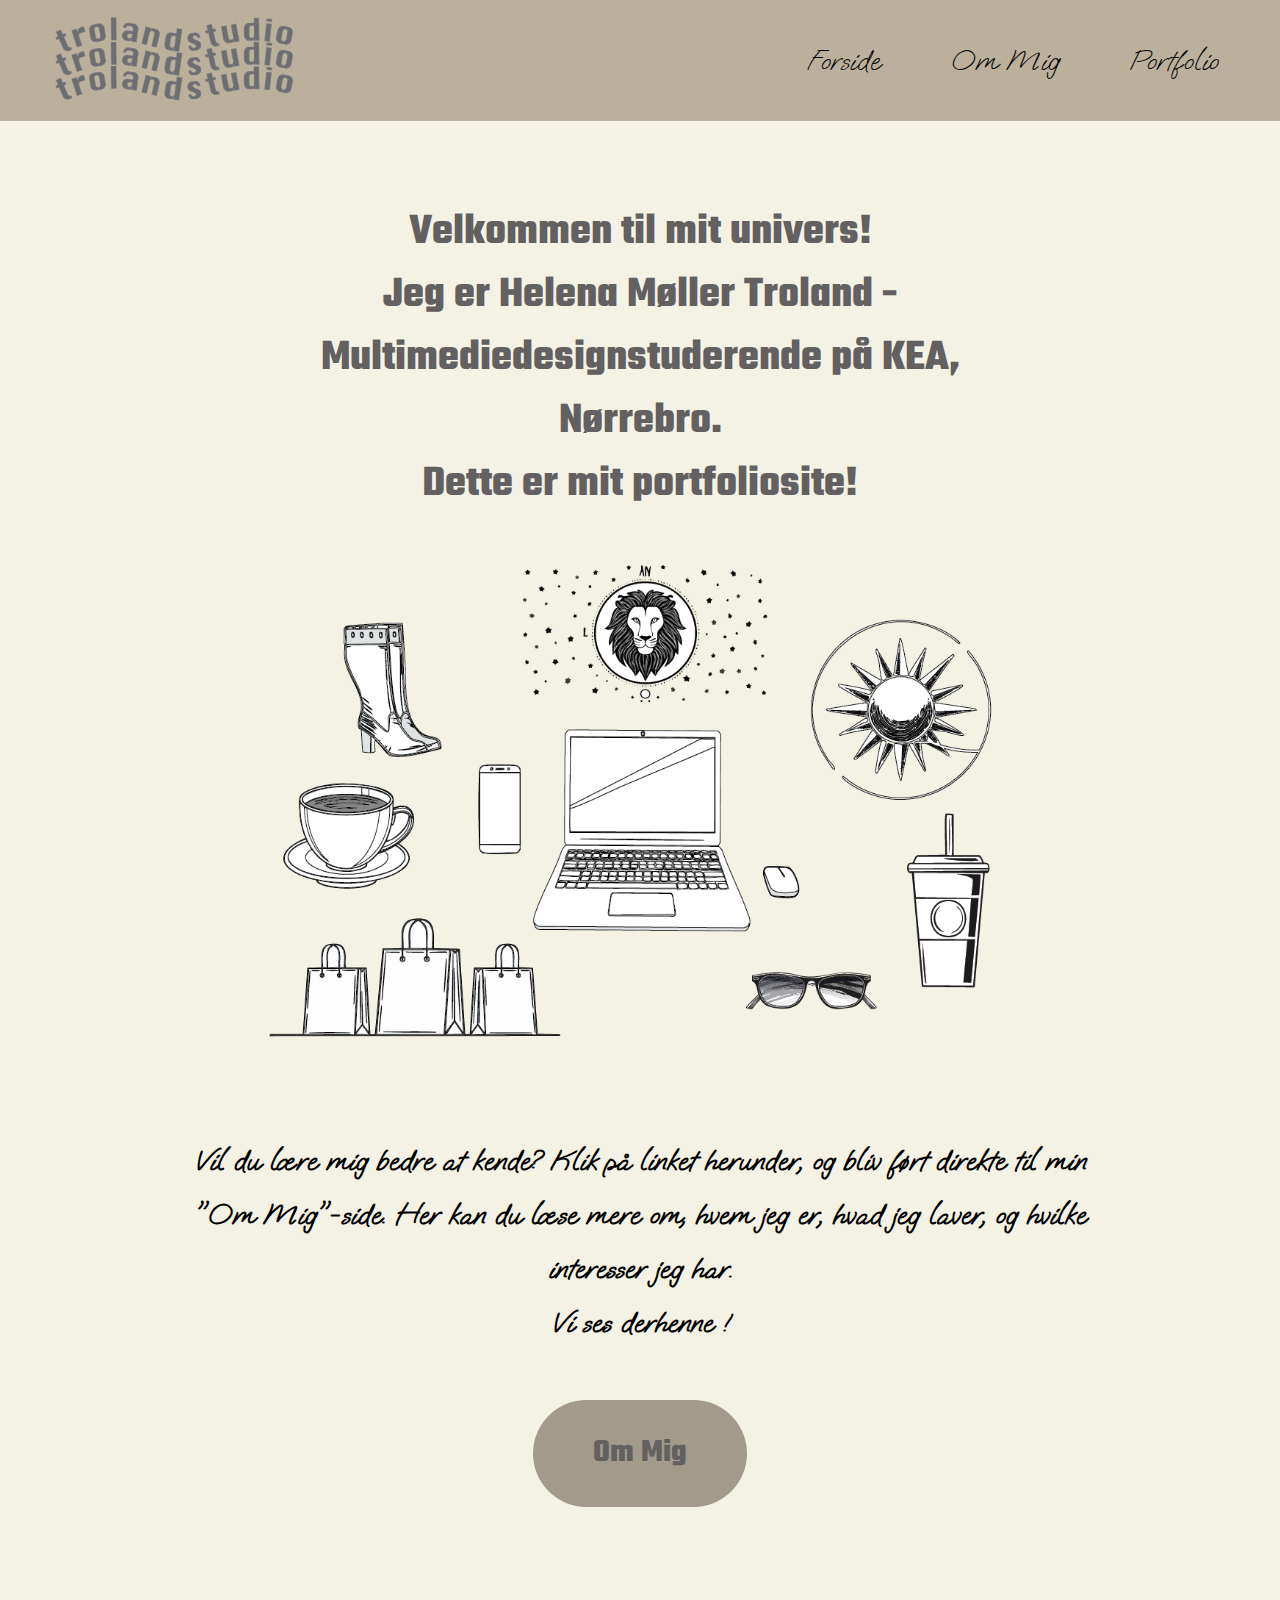
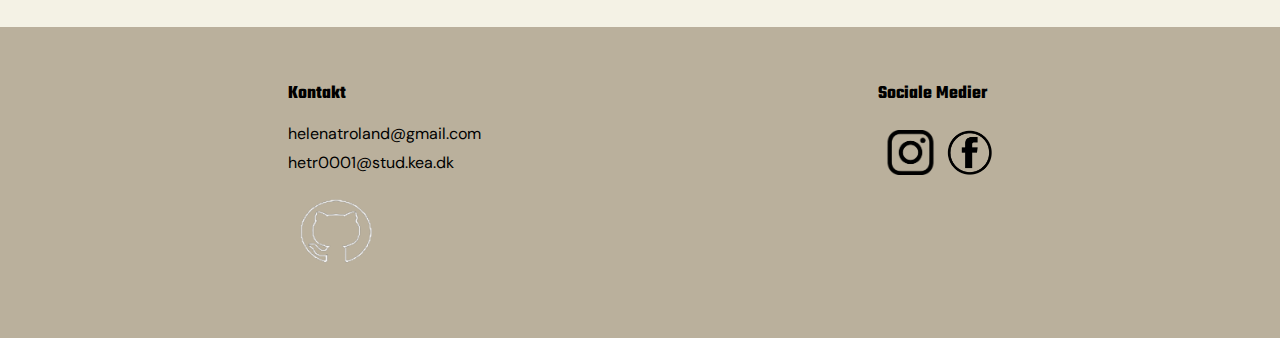
==== index.html @ 329ccf8e ".nyt2" ====
<!DOCTYPE html>
<html lang="da">
  <head>
    <meta charset="UTF-8" />
    <meta name="viewport" content="width=device-width, initial-scale=1.0" />
    <!-- css -->
    <link rel="stylesheet" href="css/generel.css" />
    <link rel="stylesheet" href="css/style.css" />
    <!-- Fonte -->
    <link rel="preconnect" href="https://fonts.googleapis.com">
<link rel="preconnect" href="https://fonts.gstatic.com" crossorigin>
<link href="https://fonts.googleapis.com/css2?family=DM+Sans:ital,opsz,wght@0,9..40,100..1000;1,9..40,100..1000&family=Oooh+Baby&family=Teko:wght@300..700&display=swap" rel="stylesheet">
    <!-- Favicon -->
    <link rel="apple-touch-icon" sizes="180x180" href="favicon_io/apple-touch-icon.png">
    <link rel="icon" type="image/png" sizes="32x32" href="/favicon_io/favicon-32x32.png">
    <link rel="icon" type="image/png" sizes="16x16" href="favicon_io/favicon-16x16.png">
    <link rel="manifest" href="favicon_io/site.webmanifest">

    <title>Forside</title>
  </head>
  <body>
    <header>
      <div class="logo">
          <a href="index.html"><img src="billeder/logo_2.webp" alt="logo" /></a>
      </div>
      <nav>
        <ul class="menu">
          <li>
            <a href="index.html" class="button-link">Forside</a>
          </li>
          <li>
            <a href="om mig.html" class="button-link">Om Mig</a>
          </li>
          <li>
            <a href="portfolio.html" class="button-link">Portfolio</a>
          </li>
        </ul>
        <div class="burger">
          <div class="line"></div>
          <div class="line"></div>
          <div class="line"></div>
        </div>
      </nav>
    </header>
  <body>
    <main>
      <div class="index_tekst">
      <h1>Velkommen til mit univers!</h1>
      <h1>Jeg er Helena Møller Troland - Multimediedesignstuderende på KEA, Nørrebro.</h1>
      <h1>Dette er mit portfoliosite!</h1>
    </div>
    <div class="index_billede">
      <img src="billeder/illustrationer.webp" alt="index_billede">
    </div>
      <div class="link_til_om_mig_tekst">
        <h2>Vil du lære mig bedre at kende? Klik på linket herunder, og bliv ført direkte til min "Om Mig"-side. Her kan du læse mere om, hvem jeg er, hvad jeg laver, og hvilke interesser jeg har. </h2>
        <h2>Vi ses derhenne !</h2>
      </div>
        <div class="om_mig_link">
          <a href="om mig.html" class="om_mig_link">
            <h3>Om Mig</h3>
          </a>
        </div>   
    </main>
    <footer>
      <div class="footer_kun_index">
      <div class="footer">
      <div class="kontakt">
      <h3>Kontakt</h3>
      <p>helenatroland@gmail.com</p>
      <p>hetr0001@stud.kea.dk</p>
      <div class="github_image">
        <a href="https://github.com/Helenatroland/Portfolioeksamen.git"><img src="billeder/github_image.webp" alt="github_image" /></a>
      </div>
    </div>
      <div class="sociale medier">
        <h3> Sociale Medier</h3>
        <div class="gridikoner">
        <a href="https://www.instagram.com/helenatroland?igsh=MW85NmVhODNwdDB5OQ%3D%3D&utm_source=qr"><img src="billeder/instagram.webp" alt="instagram" /></a>
        <a href=" https://www.facebook.com/share/18H1uPvXxd/?mibextid=wwXIfr"><img src="billeder/facebook.webp" alt="facebook" /></a>
      </div>
        </div>
      </div>
    </div>
    </footer>
    <script src="menu.js"></script>
  </body>
</html>
---- css/generel.css ----
/*************** Reset *********************/
* {
  margin: 0;
  padding: 0;
  box-sizing: border-box;
}

/* Fonte */

/* H1 + H3 + H4 font */
.teko-normal {
  font-family: "Teko", serif;
  font-optical-sizing: auto;
  font-weight: 300;
  font-style: normal;
}
/* H2 font */
.oooh-baby-regular {
  font-family: "Oooh Baby", serif;
  font-weight: 400;
  font-style: normal;
}

/* P font */
.dm-sans-normal {
  font-family: "DM Sans", serif;
  font-optical-sizing: auto;
  font-weight: 400;
  font-style: normal;
}
/* billeder bliver sat til max-width 100% */
img {
  max-width: 100%;
}

h1 {
  font-family: "Teko", serif;
}

h2 {
  font-family: "Oooh Baby", serif;
}

h3 {
  font-family: "Teko", serif;
}

h4 {
  font-family: "Teko", serif;
}

p {
  font-family: "DM Sans", serif;
}

/* laver en horisontal linje på siderne */
.horisontal_linje {
  border-bottom: 1px solid;
  margin-top: 5px;
  width: 100%;
  justify-items: center;
}

/* alle links */
ul,
ol {
  list-style: none;
  margin: 0;
  padding: 0;
}

/* styling af body på alle sider */
body {
  background-color: rgb(244, 242, 229);
}

/* logo og link til index side */
.logo {
  position: absolute;
  width: 200px;
  aspect-ratio: 450/120;
  margin-top: -10px;
}

/* hover effekt på logo og link til index side */
.logo img:hover {
  transform: scale(1.2);
}

/* Menu */
header {
  position: relative;
  top: 0;
  align-items: center;
  padding: 22px;
  background-color: rgb(186, 176, 156);
}

nav {
  display: flex;
  align-items: center;
  margin: 20px;
  flex-direction: row-reverse;
}

/* den der folder ud i mobil */
.menu {
  display: none; /* Skjuler menuen som standard */
  flex-direction: column; /* Laver den vertikal */
  position: absolute;
  top: 100px;
  right: 20px;
  background-color: rgb(162, 154, 139);
  border-radius: 5px;
  padding: 10px;
  gap: 20px;
  z-index: 10;
  list-style: none;
}

.menu li {
  margin-right: 20px;
}
.button-link {
  display: inline-block;
  color: black;
  text-align: center;
  text-decoration: none;
  font-size: 30px;
  cursor: pointer;
  font-family: "Oooh Baby", serif;
  transition: transform 0.2s; /* Animation */
}

/* hover effekt på menu */
.button-link:hover {
  transform: scale(1.3);
}

/* burgermenu */
.burger {
  display: flex;
  flex-direction: column;
  justify-content: space-between;
  height: 25px;
  width: 30px;
  cursor: pointer;
  background-color: rgb(186, 176, 156);
}

.burger .line {
  height: 3px;
  width: 100%;
  background-color: black;
  border-radius: 5px;
  transition: all 0.3s;
}

/* hover effekt på burgermenu (de tre linjer) - forstørres, når musen bliver kørt over */
.burger:hover {
  transform: scale(1.3);
}

/* Når menuen er åben */
.menu.active {
  display: flex;
}

/* footer */
.footer {
  display: flex; /* Brug Flexbox for at opdele i kolonner */
  flex-direction: column; /* Kolonnerne stables vertikalt på mobile enheder */
  padding: 50px;
  text-align: center;
  background-color: rgb(186, 176, 156);
  width: 100%; /* Sikrer, at footeren strækker sig over hele bredden */
  margin-top: 50px;
  line-height: 1.8;
}

/* footer links tyling */
.kontakt,
.sociale-medier {
  margin-bottom: 20px; /* Afstand mellem de to sektioner */
}

.kontakt h3,
.sociale-medier h3 {
  margin-bottom: 10px; /* Lidt afstand under overskrifterne */
}

/* Ændring af github logo */
.github_image img {
  height: 80px; /* Sætter højden til 80px */
  width: auto; /* Bevarer proportionerne ved at justere bredden automatisk */
}
/* hover effekt på github logo - forstørres, når musen bliver kørt over */
.github_image img:hover {
  transform: scale(1.3);
}

/* Ændring af logoerne */
.gridikoner img {
  height: 30px; /* Sætter højden til 30px */
  width: auto; /* Bevarer proportionerne ved at justere bredden automatisk */
  margin-top: 10px;
}

/* hover effekt på logoerne - forstørres, når musen bliver kørt over */
.gridikoner img:hover {
  transform: scale(1.3);
}

/* Til computersite */
@media screen and (min-width: 768px) {
  /* logo forstørres i computersite */
  .logo {
    width: 300px;
    margin-top: -25px;
  }
  /* burgermenu fjernes i computersite */
  .burger {
    display: none;
  }

  /* normal menu i computerversion */
  .menu {
    display: flex; /* Gør menuen synlig hele tiden */
    flex-direction: row;
    position: static;
    background: none;
    gap: 50px;
    padding: 0;
  }

  /* ændring i footer, så der kommer to kolonner i computerversion */
  .footer {
    flex-direction: row; /* Kolonnerne vises side om side på desktop */
    justify-content: center; /* Centrerer de to sektioner */
    text-align: left; /* Justerer tekst til venstre på desktop */
  }

  .kontakt,
  .sociale-medier {
    margin-bottom: 0; /* Fjern margin mellem kolonnerne på desktop */
    width: 50%; /* Giver begge sektioner plads til at være side om side */
  }

  .gridikoner img {
    height: 45px; /* forstørrer ikonerne */
    margin-top: 20px;
  }

  .github_image img {
    height: 100px; /* forstørrer ikonet */
  }
}
---- css/style.css ----
/*************** Reset *********************/
* {
  margin: 0;
  padding: 0;
  box-sizing: border-box;
}

/* Forside */
.index_tekst {
  color: rgb(98, 96, 96);
  text-align: center;
  font-size: 16px;
  margin-top: 50px;
  margin-bottom: 40px;
  margin-left: 20px;
  margin-right: 20px;
}

.index_billede {
  aspect-ratio: 980/640;
  margin: 30px;
  margin-bottom: 70px;
}

.link_til_om_mig_tekst {
  font-size: 18px;
  margin: 30px;
  line-height: 1.8;
  text-align: center;
}

.om_mig_link {
  color: rgb(98, 96, 96);
  font-size: 20px;
  margin-top: 50px;
  background-color: rgb(162, 154, 139);
  padding: 3px 3px; /* Tilføjer afstand i baggrunden */
  border-radius: 70px; /* runder hjørnerne */
  margin: 70px;
  text-decoration: none;
  text-align: center;
}
/* hover effekt på 'om mig' linket, så det forstørres, når musen kører over */
.om_mig_link h3:hover {
  transform: scale(1.3);
}

/* Om mig side */
/* linket til navnebetydning */
.navn_link {
  text-decoration: none;
  color: rgb(98, 96, 96);
}

/* justering af tekst til navn */
.navn_h1 {
  text-align: center;
  margin: 15px;
  font-size: 18px;
  background-color: rgb(162, 154, 139);
  padding: 3px 3px; /* Tilføjer afstand i baggrunden */
  border-radius: 70px; /* runder hjørnerne */
}

/* hover effekt på navnelink - forstørrer teksten, når musen køres over */
.navn_h1:hover {
  transform: scale(1.2);
}

/* justering af overskriftsteksten */
.om_mig_tekst_1 {
  text-align: center;
  margin-left: 30px;
  margin-right: 30px;
  margin-top: 30px;
  margin-bottom: 30px;
  font-size: 18px;
  line-height: 1.8;
}

/* justering af teksten */
.om_mig_tekst_2 {
  font-size: 18px;
  line-height: 1.8;
  margin: 30px;
  text-align: left;
  margin-bottom: 40px;
}
/* afstand mellem sektionerne i teksten */
.om_mig_tekst_2 p {
  margin-bottom: 12px;
}

/* Om mig side - CV */
/* CV container */
.cv {
  padding: 20px;
}
/* CV indhold */
.cv_content {
  display: flex; /* Brug Flexbox for at opdele i kolonner */
  justify-content: space-between; /* Sørg for at kolonnerne er adskilt */
  gap: 20px; /* Giv lidt afstand mellem kolonnerne */
}

.cv_h2 {
  text-align: center;
  margin-top: 20px;
  margin-bottom: 60px;
  font-size: 22px;
  background-color: rgb(162, 154, 139);
  padding: 3px 3px; /* Tilføjer afstand i baggrunden */
  border-radius: 70px; /* runder hjørnerne */
}

/* Venstre kolonne */
.venstre_cv {
  flex: 1; /* Kolonnen fylder lige så meget som den anden */
}

/* Højre kolonne */
.hoejre_cv {
  flex: 1; /* Kolonnen fylder lige så meget som den anden */
}

.cv {
  line-height: 1.8;
  font-size: 15px;
  text-align: left;
}

.cv h3 {
  font-size: 20px;
}

/* Styling af individuelle sektioner til CV */
.uddannelse,
.Sprog,
.Kompetencer,
.Erhvervserfaring {
  margin-bottom: 10px; /* Afstand mellem sektioner */
}

.galleri_tekst {
  text-align: center;
  margin-left: 30px;
  margin-right: 30px;
  margin-bottom: 40px;
  margin-top: 40px;
  background-color: rgb(162, 154, 139);
  padding: 3px 20px; /* Tilføjer afstand i baggrunden */
  border-radius: 70px; /* runder hjørnerne */
}

.galleri {
  display: grid;
  gap: 10px; /* Afstand mellem billederne */
  grid-template-columns: repeat(2, 1fr); /* To kolonner som standard (mobilversion) */
  margin-left: 10px;
  margin-right: 10px;
  margin-bottom: -30px; /* Gør afstanden fra de sidste billeder til footeren mindre */
}

.galleri img {
  width: 100%; /* Sørger for, at billederne fylder deres celler */
  height: auto; /* Bevarer billedets proportioner */
}

/* justering på portfolio-siden */

/* justering af h1 på portfolio-siden */
.portfolio h1 {
  color: rgb(98, 96, 96);
  font-size: 60px;
  text-align: center;
  margin-top: 40px;
  margin-bottom: 10px;
}

/* justering af h2 på portfolio-siden */
.portfolio h2 {
  text-align: center;
  line-height: 1.8;
  margin-top: 10px; /* justering af afstanden mellem de forskellige h2'er i samme felt */
  margin-left: 30px;
  margin-right: 30px;
  margin-bottom: -10px; /* gør afstanden mindre mellem h2 og h4 overskriften */
}

/* justering af illustration på portfolio-side */
.portfolio_illustration {
  aspect-ratio: 800/410;
  margin-top: 40px;
}

/* justering af overskrifter til mine gamle sites på portfolio-side */
.portfolio h4 {
  font-size: 25px;
  text-align: center;
  margin-top: 50px;
  text-decoration: underline;
  margin-left: 20px;
  margin-right: 20px;
}

.portfolio h3 {
  text-decoration: none; /* Sørger for, at der ikke er nogen understrikning */
  color: black;
  font-size: 22px;
  text-align: center;
  margin-top: 15px;
  margin-bottom: 50px;
  margin-left: 70px;
  margin-right: 70px;
  background-color: rgb(162, 154, 139);
  border-radius: 70px; /* runder hjørnerne */
}

/* hover effekt på de forskellige portfolio links til mine gamle sites, så linksene forstørres, når musen kører over */
.portfolio h3:hover {
  transform: scale(1.2);
}

/* fjerner stregen under linksene */
.portfolio a {
  text-decoration: none; /* Fjerner også stregen på eventuelle links */
}

/* justering af p tekst på portfolio-side */
.portfolio p {
  line-height: 1.8;
  margin-left: 30px;
  margin-right: 30px;
  margin-top: 10px;
  margin-bottom: 20px;
}

/* justering af link til Trelloboard  */
.trelloboard a {
  color: black;
  font-family: "Oooh Baby", serif;
  font-size: 25px;
}

/* justering af alle billeder på portfolio-siden */
.portfolio img {
  width: 90%;
  margin-left: 25px; /* centrerer billederne */
}

/* Til computersite */
@media screen and (min-width: 768px) {
  /* forstørrer og centrerer teksten i computersite - tekst del 1, forside */
  .index_tekst {
    width: 50%;
    text-align: center;
    margin: 0 auto; /* Centrer teksten */
    padding-top: 80px;
    font-size: 22px;
  }

  /* forstørrer billede og centerer det i computersite, forside */
  .index_billede {
    width: 800px;
    margin: 0 auto; /* Centrerer billedet vandret */
    display: block; /* Gør det muligt at centrere blok-elementer som billeder */
  }

  /* forstørrer og centrerer teksten i computersite - tekst del 2, forside */
  .link_til_om_mig_tekst {
    width: 70%; /* Juster bredden */
    margin: 0 auto; /* Vandret centrering */
    text-align: center; /* Centrer teksten inden i elementet */
    padding-top: 70px;
    padding-bottom: 30px;
    font-size: 20px;
  }

  /* gør teksten større og gør baggrunden omkring mindre + centrerer elementet på siden */
  .om_mig_link {
    font-size: 28px;
    display: block; /* Gør det til et blokniveau-element */
    padding: 5px 30px;
    margin: 20px auto; /* Centrerer elementet vandret */
    text-align: center; /* Centrerer teksten inden i elementet */
    width: fit-content; /* Begræns bredden til indholdet, så baggrunden ikke er kæmpe stor */
  }

  /* ændrer afstanden fra link til footer i computersite - KUN på forsiden! */
  .footer_kun_index {
    margin-top: 120px;
  }

  /* Rettelser på om 'mig side' til forstørrelse af billede og lave to kolonner */
  .praesentation {
    display: flex; /* Gør containeren fleksibel */
    justify-content: space-between; /* Fordeler pladsen mellem venstre og højre sektion */
    padding: 50px; /* Indre margin */
  }

  /* billede af mig - sat i den ene kolonne */
  .portraet {
    display: flex;
    flex-direction: column; /* Stabler billedet og navnet vertikalt */
    align-items: center; /* Centrerer både billedet og navnet */
    flex: 1; /* Tildeler plads til venstre sektion */
  }

  /* rettelser til om mig side til computersite */
  .portraet img {
    margin-top: 30px;
    width: 700px; /* Gør billedet større */
    height: auto; /* Bevarer billedets proportioner */
  }

  /* tekst med navn under billedet */
  .navn_h1 {
    margin-top: 60px; /* Skaber luft mellem billedet og navnet */
    text-align: center; /* Centrerer navnet */
    padding: 20px 30px;
  }

  /* samlede rettelser til de to tekster */
  .om_mig_tekst_1,
  .om_mig_tekst_2 {
    flex: 1; /* Giver lidt plads til teksten */
    max-width: 550px; /* Begrænser bredden af teksten */
    margin-bottom: 20px; /* Skaber afstand mellem de to tekstbokse */
  }
  /* rettelser til tekst 1 */
  .om_mig_tekst_1 {
    text-align: center;
    margin-top: 20px;
    margin-left: 60px;
  }

  /* rettelser til tekst 2 i computersite */
  .om_mig_tekst_2 {
    line-height: 2.2;
    margin-left: 80px;
  }

  /* rettelser til cv overskrift i computersite */
  .cv_h2 {
    font-size: 25px;
    display: block; /* Gør det til et blokniveau-element */
    padding: 5px 30px;
    margin: 20px auto; /* Centrerer elementet vandret */
    text-align: center; /* Centrerer teksten inden i elementet */
    width: fit-content; /* Begræns bredden til indholdet, så baggrunden ikke er kæmpe stor */
  }

  /* rettelser til cv indhold i computersite */
  .cv_content {
    display: flex; /* Gør det muligt at bruge flexbox */
    justify-content: center; /* Centrerer kolonnerne */
    align-items: flex-start; /* Justerer indholdet i kolonnerne til toppen */
    font-size: 16px; /* gør skriften lidt større */
    margin-top: 80px; /* mere afstand mellem overskriften og teksten */
    gap: 50px; /* Afstand mellem kolonnerne */
    margin-left: 250px; /* rykker teksten ind på midten mens det stadig står læseligt fra venstre side */
    margin-bottom: 30px;
  }

  /* rettelser til højre cv kolonne indhold i computersite */
  .hoejre_cv {
    line-height: 3; /* øger afstanden mellem tekst, så det fylder mere og passer med venstre_cv i højden af linjerne */
  }

  /* rettelser til galleri tekst i computersite */
  .galleri_tekst {
    font-size: 22px;
    margin-left: 350px; /* centrerer teksten */
    margin-right: 350px; /* centrerer teksten */
    margin-top: 70px;
    margin-bottom: 80px;
    line-height: 1.5; /* justerer højden på afstanden mellem linjernes højde */
  }

  /* rettelser til galleri billeder i computersite */
  .galleri {
    grid-template-columns: repeat(4, 1fr); /* Fire kolonner på større skærme */
    margin: 30px;
  }

  .portfolio h1 {
    font-size: 100px;
  }

  .portfolio h2 {
    margin-left: 200px;
    margin-right: 200px;
    font-size: 30px;
    line-height: 2.2;
  }

  .portfolio_illustration img {
    width: 750px; /* Sætter billedets bredde til 800px */
    padding-top: 30px; /* Tilføjer lidt afstand til toppen af billedet */
    display: block; /* Sørger for, at margin fungerer korrekt */
    margin: 0 auto; /* Centrerer billedet horisontalt */
  }

  .tema_01 {
    margin-top: -290px;
  }
  /* Styling af hver tema-sektion med Flexbox for layout */
  .tema_01,
  .tema_02,
  .tema_03,
  .tema_04,
  .tema_05_1,
  .tema_05_2 {
    display: flex; /* Anvender Flexbox for at oprette et to-kolonne layout */
    justify-content: space-between; /* Fordeler plads mellem de to kolonner */
    margin-bottom: 40px; /* Tilføjer plads nedenunder hver sektion */
    padding: 20px; /* Tilføjer padding inden for hver sektion */
  }

  /* Styling af teksten i venstre kolonne */
  .tema_01 .tekst,
  .tema_02 .tekst,
  .tema_03 .tekst,
  .tema_04 .tekst,
  .tema_05_1 .tekst,
  .tema_05_2 .tekst {
    flex: 1; /* Gør at tekstkolonnen optager lige meget plads som billedekolonnen */
    margin-right: 20px; /* Tilføjer margin til højre for at adskille tekst og billede */
  }

  /* justering af overskrifter til mine gamle sites på portfolio-side */
  .portfolio h4 {
    font-size: 40px;
    margin-top: 40px;
  }

  .portfolio h3 {
    font-size: 30px;
  }

  /* justering af p tekst på portfolio-side */
  .portfolio p {
    font-size: 20px;
    margin-left: 50px;
    margin-right: 50px;
    margin-top: 20px;
    line-height: 2;
  }

  /* justering af link til Trelloboard  */
  .trelloboard a {
    color: black;
    font-family: "Oooh Baby", serif;
    font-size: 35px;
  }

  /* Styling af billedet i højre kolonne */
  .tema_01 .billede,
  .tema_02 .billede,
  .tema_03 .billede,
  .tema_04 .billede,
  .tema_05_1 .billede,
  .tema_05_2 .billede {
    flex: 1; /* Gør at billedekolonnen optager lige meget plads som tekstkolonnen */
    text-align: right; /* Justerer billederne til højre i deres kolonne */
  }

  /* Gør billederne responsive - har gjort dette opdelt, da jeg ikke synes at det fungerede som 'portfolio img', da det så ændrede på mit illustrationsbillede */
  .tema_01 .billede img,
  .tema_02 .billede img,
  .tema_03 .billede img,
  .tema_04 .billede img,
  .tema_05_1 .billede img,
  .tema_05_2 .billede img {
    width: 90%; /* Gør billederne til 100% af deres containerbredde */
    height: auto; /* Bevarer billedernes oprindelige aspect ratio */
    margin-top: 70px;
    margin-right: 30px;
    margin-bottom: 40px;
  }
}
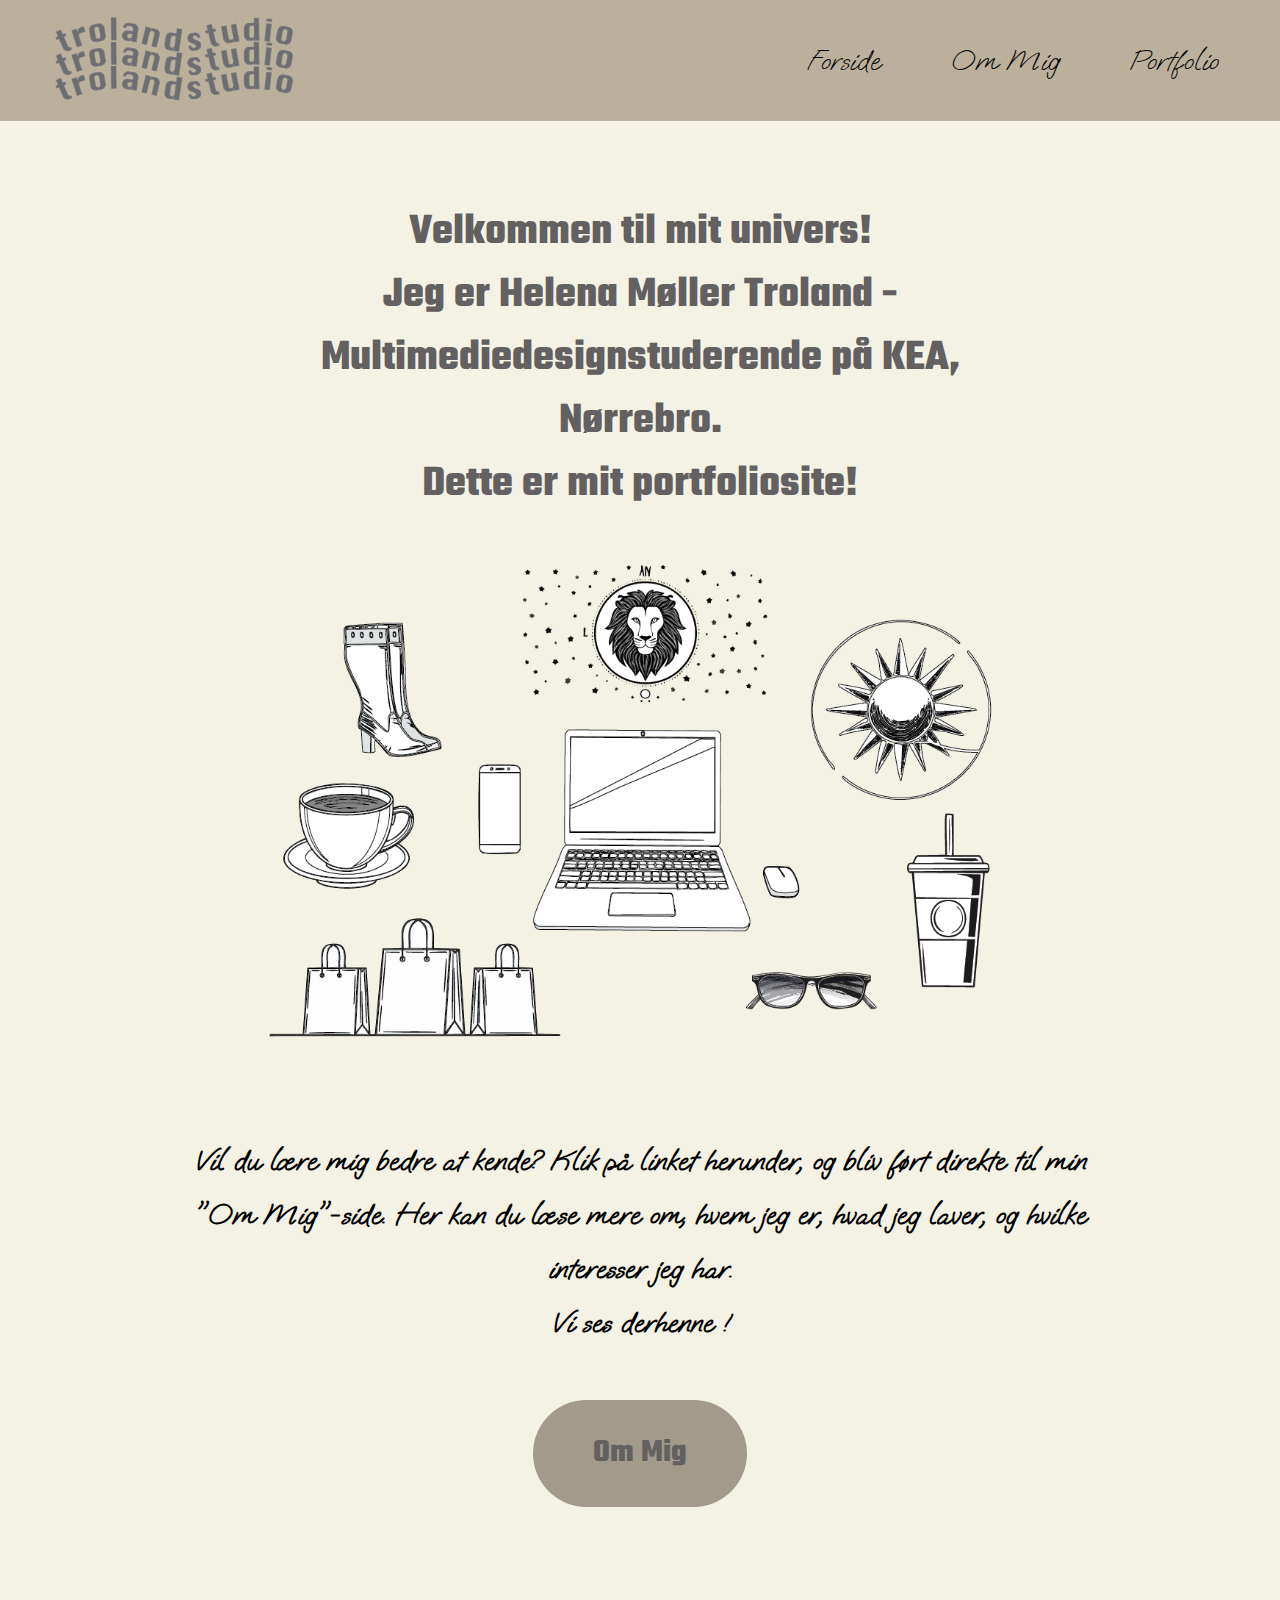
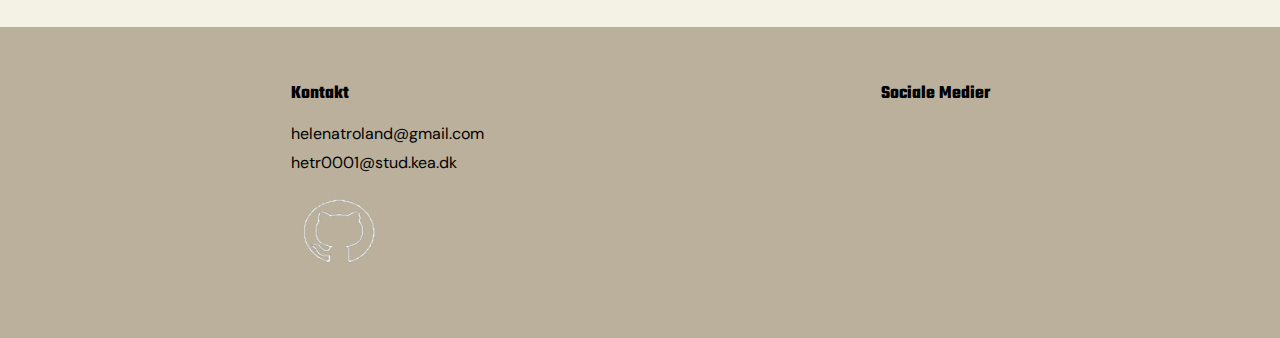
==== commit a82781ce: "validering1" ====
--- a/index.html
+++ b/index.html
@@ -7,21 +7,21 @@
     <link rel="stylesheet" href="css/generel.css" />
     <link rel="stylesheet" href="css/style.css" />
     <!-- Fonte -->
-    <link rel="preconnect" href="https://fonts.googleapis.com">
-<link rel="preconnect" href="https://fonts.gstatic.com" crossorigin>
-<link href="https://fonts.googleapis.com/css2?family=DM+Sans:ital,opsz,wght@0,9..40,100..1000;1,9..40,100..1000&family=Oooh+Baby&family=Teko:wght@300..700&display=swap" rel="stylesheet">
+    <link rel="preconnect" href="https://fonts.googleapis.com" />
+    <link rel="preconnect" href="https://fonts.gstatic.com" crossorigin />
+    <link href="https://fonts.googleapis.com/css2?family=DM+Sans:ital,opsz,wght@0,9..40,100..1000;1,9..40,100..1000&family=Oooh+Baby&family=Teko:wght@300..700&display=swap" rel="stylesheet" />
     <!-- Favicon -->
-    <link rel="apple-touch-icon" sizes="180x180" href="favicon_io/apple-touch-icon.png">
-    <link rel="icon" type="image/png" sizes="32x32" href="/favicon_io/favicon-32x32.png">
-    <link rel="icon" type="image/png" sizes="16x16" href="favicon_io/favicon-16x16.png">
-    <link rel="manifest" href="favicon_io/site.webmanifest">
+    <link rel="apple-touch-icon" sizes="180x180" href="favicon_io/apple-touch-icon.png" />
+    <link rel="icon" type="image/png" sizes="32x32" href="/favicon_io/favicon-32x32.png" />
+    <link rel="icon" type="image/png" sizes="16x16" href="favicon_io/favicon-16x16.png" />
+    <link rel="manifest" href="favicon_io/site.webmanifest" />
 
     <title>Forside</title>
   </head>
   <body>
     <header>
       <div class="logo">
-          <a href="index.html"><img src="billeder/logo_2.webp" alt="logo" /></a>
+        <a href="index.html"><img src="billeder/logo_2.webp" alt="logo" /></a>
       </div>
       <nav>
         <ul class="menu">
@@ -29,7 +29,7 @@
             <a href="index.html" class="button-link">Forside</a>
           </li>
           <li>
-            <a href="om mig.html" class="button-link">Om Mig</a>
+            <a href="om_mig.html" class="button-link">Om Mig</a>
           </li>
           <li>
             <a href="portfolio.html" class="button-link">Portfolio</a>
@@ -42,47 +42,37 @@
         </div>
       </nav>
     </header>
-  <body>
     <main>
       <div class="index_tekst">
-      <h1>Velkommen til mit univers!</h1>
-      <h1>Jeg er Helena Møller Troland - Multimediedesignstuderende på KEA, Nørrebro.</h1>
-      <h1>Dette er mit portfoliosite!</h1>
-    </div>
-    <div class="index_billede">
-      <img src="billeder/illustrationer.webp" alt="index_billede">
-    </div>
+        <h1>Velkommen til mit univers!</h1>
+        <h1>Jeg er Helena Møller Troland - Multimediedesignstuderende på KEA, Nørrebro.</h1>
+        <h1>Dette er mit portfoliosite!</h1>
+      </div>
+      <div class="index_billede">
+        <img src="billeder/illustrationer.webp" alt="index_billede" />
+      </div>
       <div class="link_til_om_mig_tekst">
-        <h2>Vil du lære mig bedre at kende? Klik på linket herunder, og bliv ført direkte til min "Om Mig"-side. Her kan du læse mere om, hvem jeg er, hvad jeg laver, og hvilke interesser jeg har. </h2>
+        <h2>Vil du lære mig bedre at kende? Klik på linket herunder, og bliv ført direkte til min "Om Mig"-side. Her kan du læse mere om, hvem jeg er, hvad jeg laver, og hvilke interesser jeg har.</h2>
         <h2>Vi ses derhenne !</h2>
       </div>
-        <div class="om_mig_link">
-          <a href="om mig.html" class="om_mig_link">
-            <h3>Om Mig</h3>
-          </a>
-        </div>   
+      <div class="om_mig_link">
+        <a href="om_mig.html" class="om_mig_link">
+          <h3>Om Mig</h3>
+        </a>
+      </div>
     </main>
     <footer>
       <div class="footer_kun_index">
-      <div class="footer">
-      <div class="kontakt">
-      <h3>Kontakt</h3>
-      <p>helenatroland@gmail.com</p>
-      <p>hetr0001@stud.kea.dk</p>
-      <div class="github_image">
-        <a href="https://github.com/Helenatroland/Portfolioeksamen.git"><img src="billeder/github_image.webp" alt="github_image" /></a>
-      </div>
-    </div>
-      <div class="sociale medier">
-        <h3> Sociale Medier</h3>
-        <div class="gridikoner">
-        <a href="https://www.instagram.com/helenatroland?igsh=MW85NmVhODNwdDB5OQ%3D%3D&utm_source=qr"><img src="billeder/instagram.webp" alt="instagram" /></a>
-        <a href=" https://www.facebook.com/share/18H1uPvXxd/?mibextid=wwXIfr"><img src="billeder/facebook.webp" alt="facebook" /></a>
-      </div>
-        </div>
-      </div>
-    </div>
-    </footer>
-    <script src="menu.js"></script>
-  </body>
-</html>
+        <div class="footer">
+          <div class="kontakt">
+            <h3>Kontakt</h3>
+            <p>helenatroland@gmail.com</p>
+            <p>hetr0001@stud.kea.dk</p>
+            <div class="github_image">
+              <a href="https://github.com/Helenatroland/Portfolioeksamen.git"><img src="billeder/github_image.webp" alt="github_image" /></a>
+            </div>
+          </div>
+          <div class="sociale medier">
+            <h3>Sociale Medier</h3>
+            <div class="gridikoner">
+              <a href="https://www.instagram.co--- a/css/generel.css
+++ b/css/generel.css
@@ -10,7 +10,6 @@
 /* H1 + H3 + H4 font */
 .teko-normal {
   font-family: "Teko", serif;
-  font-optical-sizing: auto;
   font-weight: 300;
   font-style: normal;
 }
@@ -24,7 +23,6 @@
 /* P font */
 .dm-sans-normal {
   font-family: "DM Sans", serif;
-  font-optical-sizing: auto;
   font-weight: 400;
   font-style: normal;
 }
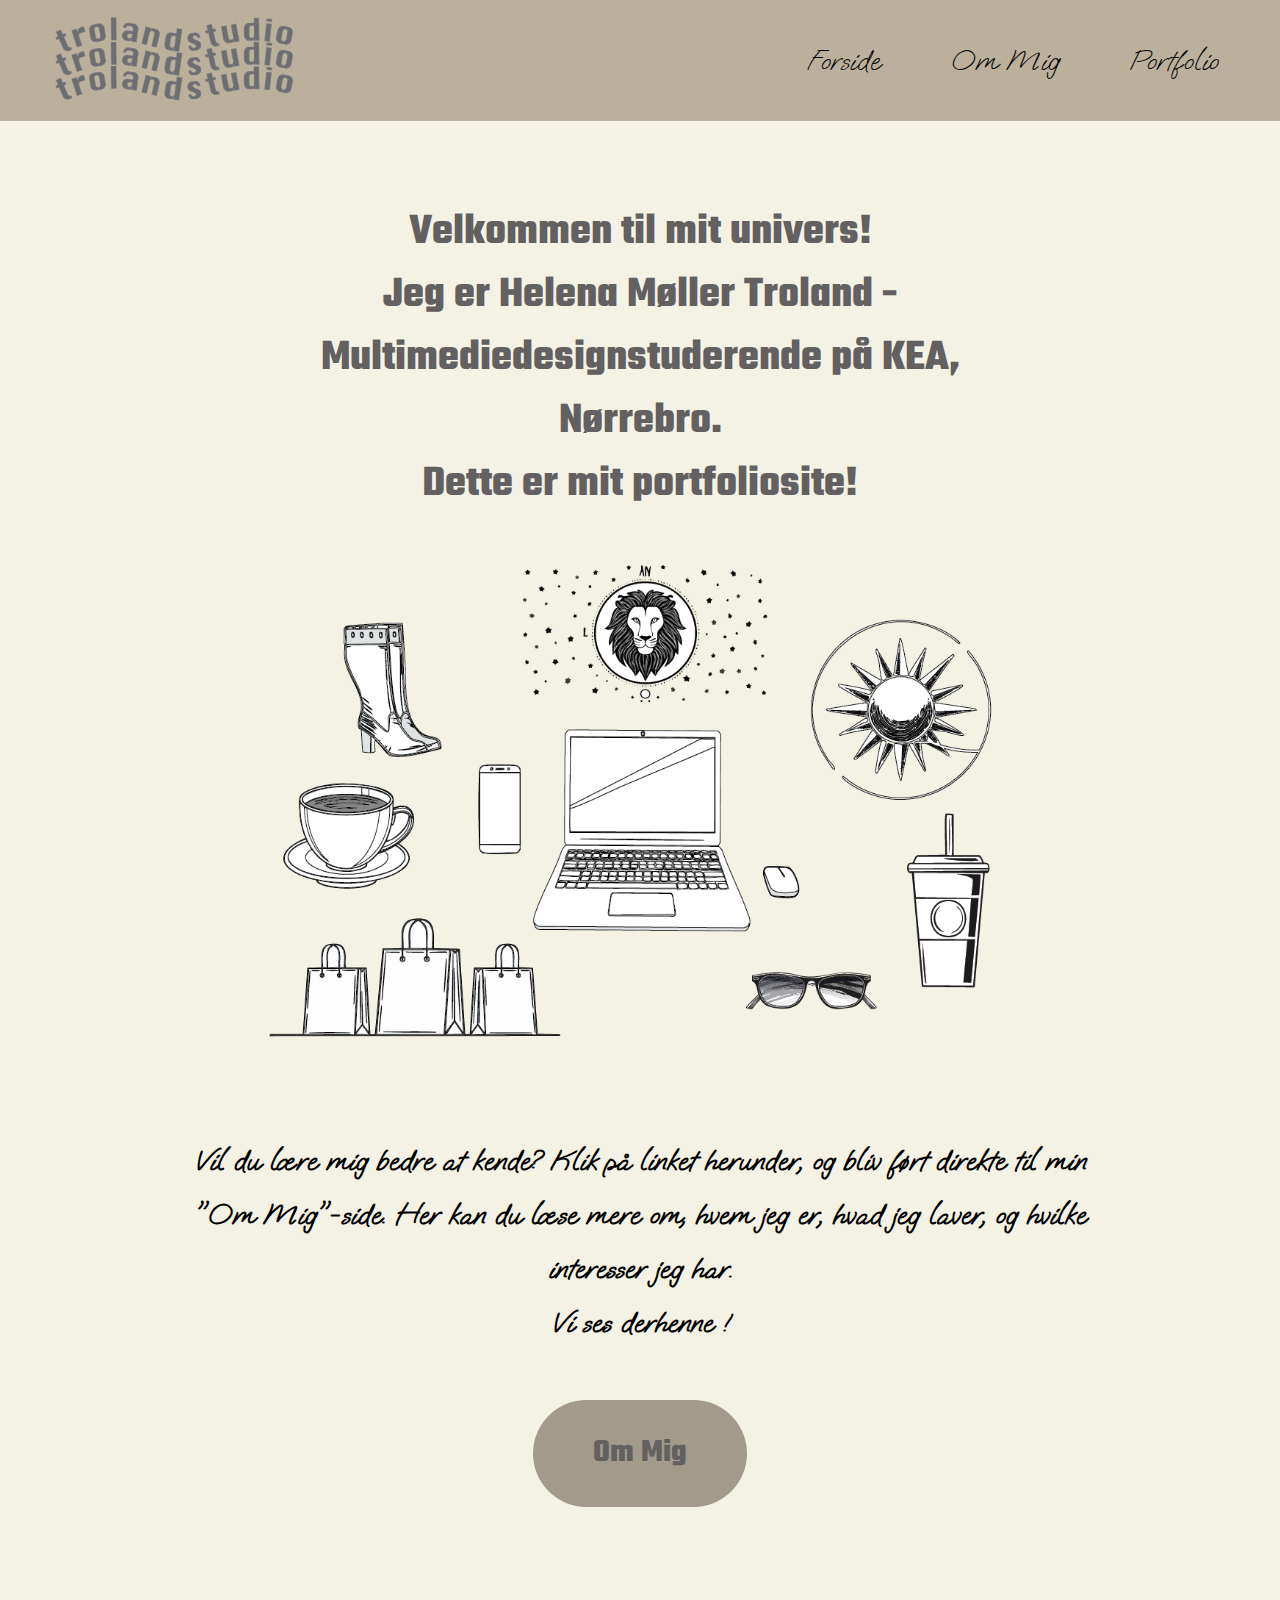
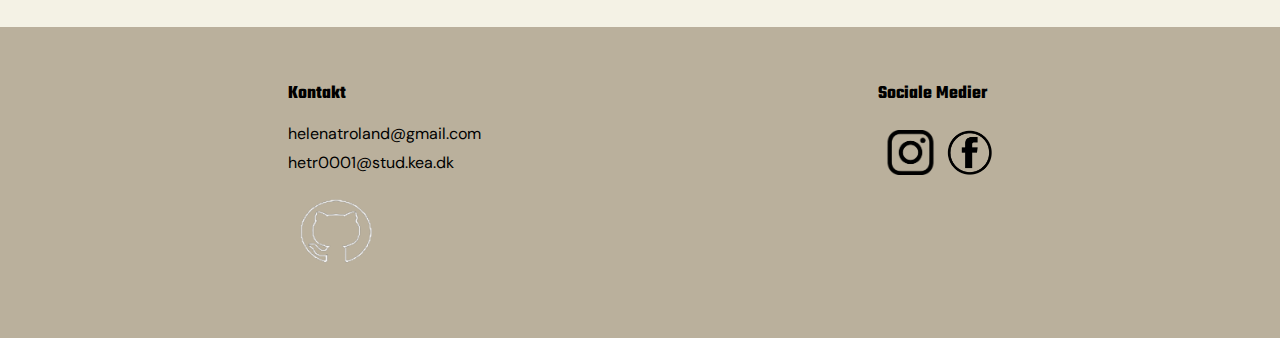
==== commit d635e094: "index change" ====
--- a/index.html
+++ b/index.html
@@ -75,4 +75,13 @@
           <div class="sociale medier">
             <h3>Sociale Medier</h3>
             <div class="gridikoner">
-              <a href="https://www.instagram.co+              <a href="https://www.instagram.com/helenatroland?igsh=MW85NmVhODNwdDB5OQ%3D%3D&utm_source=qr"><img src="billeder/instagram.webp" alt="instagram" /></a>
+              <a href=" https://www.facebook.com/share/18H1uPvXxd/?mibextid=wwXIfr"><img src="billeder/facebook.webp" alt="facebook" /></a>
+            </div>
+          </div>
+        </div>
+      </div>
+    </footer>
+    <script src="menu.js"></script>
+  </body>
+</html>
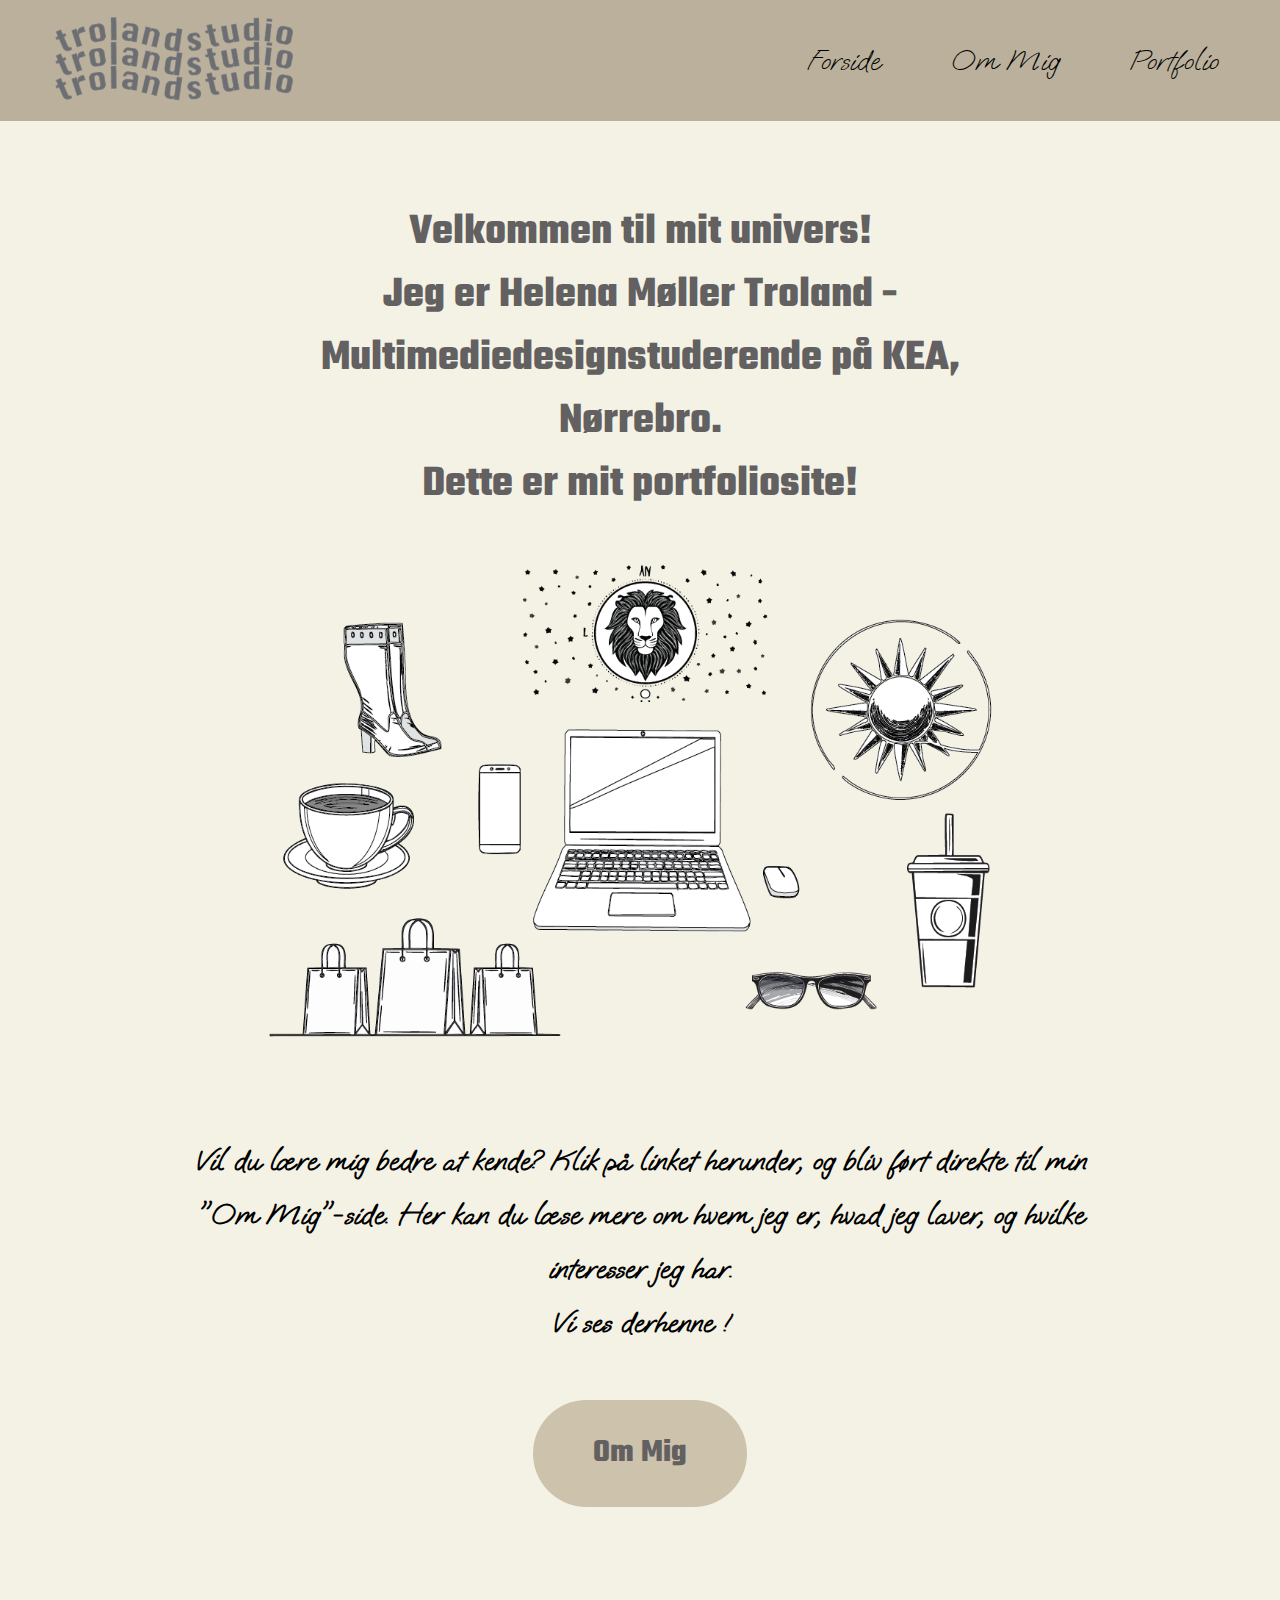
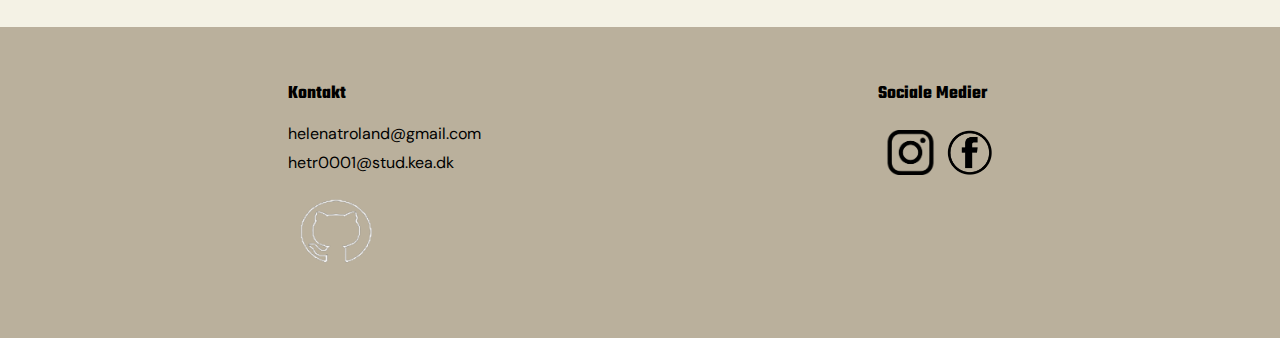
==== commit 9662b2d2: "justeringer" ====
--- a/index.html
+++ b/index.html
@@ -21,7 +21,7 @@
   <body>
     <header>
       <div class="logo">
-        <a href="index.html"><img src="billeder/logo_2.webp" alt="logo" /></a>
+        <a href="index.html"><img src="billeder/logo.webp" alt="logo" /></a>
       </div>
       <nav>
         <ul class="menu">
@@ -52,7 +52,7 @@
         <img src="billeder/illustrationer.webp" alt="index_billede" />
       </div>
       <div class="link_til_om_mig_tekst">
-        <h2>Vil du lære mig bedre at kende? Klik på linket herunder, og bliv ført direkte til min "Om Mig"-side. Her kan du læse mere om, hvem jeg er, hvad jeg laver, og hvilke interesser jeg har.</h2>
+        <h2>Vil du lære mig bedre at kende? Klik på linket herunder, og bliv ført direkte til min "Om Mig"-side. Her kan du læse mere om hvem jeg er, hvad jeg laver, og hvilke interesser jeg har.</h2>
         <h2>Vi ses derhenne !</h2>
       </div>
       <div class="om_mig_link">
--- a/css/generel.css
+++ b/css/generel.css
@@ -5,7 +5,7 @@
   box-sizing: border-box;
 }
 
-/* Fonte */
+/* FONTE */
 
 /* H1 + H3 + H4 font */
 .teko-normal {
@@ -26,11 +26,13 @@
   font-weight: 400;
   font-style: normal;
 }
+
 /* billeder bliver sat til max-width 100% */
 img {
   max-width: 100%;
 }
 
+/* FONTE TIL SPECIFIKKE SKRIFTE - GENERELT PÅ ALLE SIDER */
 h1 {
   font-family: "Teko", serif;
 }
@@ -59,7 +61,7 @@
   justify-items: center;
 }
 
-/* alle links */
+/* ALLE LINKS */
 ul,
 ol {
   list-style: none;
@@ -72,7 +74,7 @@
   background-color: rgb(244, 242, 229);
 }
 
-/* logo og link til index side */
+/* logo - og linker til index side */
 .logo {
   position: absolute;
   width: 200px;
@@ -80,12 +82,12 @@
   margin-top: -10px;
 }
 
-/* hover effekt på logo og link til index side */
+/* hover effekt på logo - og linker til index side */
 .logo img:hover {
   transform: scale(1.2);
 }
 
-/* Menu */
+/* MENU */
 header {
   position: relative;
   top: 0;
@@ -119,6 +121,8 @@
 .menu li {
   margin-right: 20px;
 }
+
+/* OVERSKRIFT LINKS I MENUEN */
 .button-link {
   display: inline-block;
   color: black;
@@ -135,7 +139,7 @@
   transform: scale(1.3);
 }
 
-/* burgermenu */
+/* BURGERMENU */
 .burger {
   display: flex;
   flex-direction: column;
@@ -146,6 +150,7 @@
   background-color: rgb(186, 176, 156);
 }
 
+/* stregerne i burgermenu */
 .burger .line {
   height: 3px;
   width: 100%;
@@ -164,7 +169,7 @@
   display: flex;
 }
 
-/* footer */
+/* FOOTER */
 .footer {
   display: flex; /* Brug Flexbox for at opdele i kolonner */
   flex-direction: column; /* Kolonnerne stables vertikalt på mobile enheder */
@@ -176,7 +181,7 @@
   line-height: 1.8;
 }
 
-/* footer links tyling */
+/* footer links styling */
 .kontakt,
 .sociale-medier {
   margin-bottom: 20px; /* Afstand mellem de to sektioner */
@@ -209,19 +214,20 @@
   transform: scale(1.3);
 }
 
-/* Til computersite */
+/* TIL COMPUTER-VERSION */
+
 @media screen and (min-width: 768px) {
-  /* logo forstørres i computersite */
+  /* logo forstørres */
   .logo {
     width: 300px;
     margin-top: -25px;
   }
-  /* burgermenu fjernes i computersite */
+  /* burgermenu fjernes */
   .burger {
     display: none;
   }
 
-  /* normal menu i computerversion */
+  /* normal menu vises */
   .menu {
     display: flex; /* Gør menuen synlig hele tiden */
     flex-direction: row;
@@ -231,24 +237,26 @@
     padding: 0;
   }
 
-  /* ændring i footer, så der kommer to kolonner i computerversion */
+  /* ændring i footer, så der kommer to kolonner i stedet for en */
   .footer {
     flex-direction: row; /* Kolonnerne vises side om side på desktop */
     justify-content: center; /* Centrerer de to sektioner */
     text-align: left; /* Justerer tekst til venstre på desktop */
   }
 
+  /* forstørrer */
   .kontakt,
   .sociale-medier {
     margin-bottom: 0; /* Fjern margin mellem kolonnerne på desktop */
     width: 50%; /* Giver begge sektioner plads til at være side om side */
   }
 
+  /* gør SO-ME ikonerne større */
   .gridikoner img {
     height: 45px; /* forstørrer ikonerne */
     margin-top: 20px;
   }
-
+  /* gør github ikonet større */
   .github_image img {
     height: 100px; /* forstørrer ikonet */
   }
--- a/css/style.css
+++ b/css/style.css
@@ -5,7 +5,9 @@
   box-sizing: border-box;
 }
 
-/* Forside */
+/* FORSIDE/ INDEX */
+
+/* overskrift - h1 */
 .index_tekst {
   color: rgb(98, 96, 96);
   text-align: center;
@@ -16,12 +18,14 @@
   margin-right: 20px;
 }
 
+/* Illustration */
 .index_billede {
   aspect-ratio: 980/640;
   margin: 30px;
   margin-bottom: 70px;
 }
 
+/* justering af tekst */
 .link_til_om_mig_tekst {
   font-size: 18px;
   margin: 30px;
@@ -29,11 +33,12 @@
   text-align: center;
 }
 
+/* justering af link bag teksten */
 .om_mig_link {
   color: rgb(98, 96, 96);
   font-size: 20px;
   margin-top: 50px;
-  background-color: rgb(162, 154, 139);
+  background-color: rgb(205, 194, 172);
   padding: 3px 3px; /* Tilføjer afstand i baggrunden */
   border-radius: 70px; /* runder hjørnerne */
   margin: 70px;
@@ -45,8 +50,9 @@
   transform: scale(1.3);
 }
 
-/* Om mig side */
-/* linket til navnebetydning */
+/* OM MIG SIDE */
+
+/* link til navnebetydning */
 .navn_link {
   text-decoration: none;
   color: rgb(98, 96, 96);
@@ -57,7 +63,7 @@
   text-align: center;
   margin: 15px;
   font-size: 18px;
-  background-color: rgb(162, 154, 139);
+  background-color: rgb(205, 194, 172);
   padding: 3px 3px; /* Tilføjer afstand i baggrunden */
   border-radius: 70px; /* runder hjørnerne */
 }
@@ -75,15 +81,15 @@
   margin-top: 30px;
   margin-bottom: 30px;
   font-size: 18px;
-  line-height: 1.8;
+  line-height: 1.8; /* justering af afstand mellem teksten */
 }
 
 /* justering af teksten */
 .om_mig_tekst_2 {
   font-size: 18px;
-  line-height: 1.8;
+  line-height: 1.8; /* justering af afstand mellem teksten */
   margin: 30px;
-  text-align: left;
+  text-align: left; /* teksten står i venstre side */
   margin-bottom: 40px;
 }
 /* afstand mellem sektionerne i teksten */
@@ -91,16 +97,16 @@
   margin-bottom: 12px;
 }
 
-/* Om mig side - CV */
 /* CV container */
 .cv {
   padding: 20px;
 }
+
 /* CV indhold */
-.cv_content {
-  display: flex; /* Brug Flexbox for at opdele i kolonner */
-  justify-content: space-between; /* Sørg for at kolonnerne er adskilt */
-  gap: 20px; /* Giv lidt afstand mellem kolonnerne */
+.cv_indhold {
+  display: flex; /* Brug af Flexbox for at opdele indholdet i kolonner */
+  justify-content: space-between; /* Sørger for at kolonnerne er adskilt */
+  gap: 20px; /* Giver lidt afstand mellem kolonnerne */
 }
 
 .cv_h2 {
@@ -133,7 +139,7 @@
   font-size: 20px;
 }
 
-/* Styling af individuelle sektioner til CV */
+/* Styling af individuelle sektioner til CV - samlet */
 .uddannelse,
 .Sprog,
 .Kompetencer,
@@ -148,7 +154,7 @@
   margin-bottom: 40px;
   margin-top: 40px;
   background-color: rgb(162, 154, 139);
-  padding: 3px 20px; /* Tilføjer afstand i baggrunden */
+  padding: 3px 20px; /* Tilføjer afstand i baggrunden (om teksten) */
   border-radius: 70px; /* runder hjørnerne */
 }
 
@@ -162,13 +168,13 @@
 }
 
 .galleri img {
-  width: 100%; /* Sørger for, at billederne fylder deres celler */
-  height: auto; /* Bevarer billedets proportioner */
-}
-
-/* justering på portfolio-siden */
-
-/* justering af h1 på portfolio-siden */
+  width: 100%; /* Sørger for, at billederne er i fuld str (de er alle samme str) */
+  height: auto; /* Bevarer billedets proportioner (så de ikke bliver maste) */
+}
+
+/* PORTFOLIO-SIDE */
+
+/* justering af h1 */
 .portfolio h1 {
   color: rgb(98, 96, 96);
   font-size: 60px;
@@ -177,7 +183,7 @@
   margin-bottom: 10px;
 }
 
-/* justering af h2 på portfolio-siden */
+/* justering af h2 */
 .portfolio h2 {
   text-align: center;
   line-height: 1.8;
@@ -187,13 +193,13 @@
   margin-bottom: -10px; /* gør afstanden mindre mellem h2 og h4 overskriften */
 }
 
-/* justering af illustration på portfolio-side */
+/* justering af illustration */
 .portfolio_illustration {
   aspect-ratio: 800/410;
   margin-top: 40px;
 }
 
-/* justering af overskrifter til mine gamle sites på portfolio-side */
+/* justering af overskrifter til mine gamle sites */
 .portfolio h4 {
   font-size: 25px;
   text-align: center;
@@ -203,16 +209,17 @@
   margin-right: 20px;
 }
 
+/* Links til gamle sites */
 .portfolio h3 {
-  text-decoration: none; /* Sørger for, at der ikke er nogen understrikning */
-  color: black;
+  text-decoration: none; /* Sørger for, at der ikke er nogen understregning */
+  color: rgb(98, 96, 96);
   font-size: 22px;
   text-align: center;
   margin-top: 15px;
   margin-bottom: 50px;
   margin-left: 70px;
   margin-right: 70px;
-  background-color: rgb(162, 154, 139);
+  background-color: rgb(205, 194, 172);
   border-radius: 70px; /* runder hjørnerne */
 }
 
@@ -226,7 +233,7 @@
   text-decoration: none; /* Fjerner også stregen på eventuelle links */
 }
 
-/* justering af p tekst på portfolio-side */
+/* justering af p tekst */
 .portfolio p {
   line-height: 1.8;
   margin-left: 30px;
@@ -235,22 +242,26 @@
   margin-bottom: 20px;
 }
 
-/* justering af link til Trelloboard  */
-.trelloboard a {
+/* justering af link til Trelloboard og Figma */
+.trelloboard a,
+.figma a {
   color: black;
   font-family: "Oooh Baby", serif;
   font-size: 25px;
 }
 
-/* justering af alle billeder på portfolio-siden */
+/* justering af alle billeder */
 .portfolio img {
   width: 90%;
   margin-left: 25px; /* centrerer billederne */
 }
 
-/* Til computersite */
+/* TIL COMPUTER-VERSION */
+
 @media screen and (min-width: 768px) {
-  /* forstørrer og centrerer teksten i computersite - tekst del 1, forside */
+  /* INDEX */
+
+  /* INDEX - forstørrer og centrerer teksten - tekst del 1 */
   .index_tekst {
     width: 50%;
     text-align: center;
@@ -259,14 +270,14 @@
     font-size: 22px;
   }
 
-  /* forstørrer billede og centerer det i computersite, forside */
+  /* INDEX - forstørrer og centerer billedet */
   .index_billede {
     width: 800px;
     margin: 0 auto; /* Centrerer billedet vandret */
     display: block; /* Gør det muligt at centrere blok-elementer som billeder */
   }
 
-  /* forstørrer og centrerer teksten i computersite - tekst del 2, forside */
+  /* INDEX - forstørrer og centrerer teksten - tekst del 2 */
   .link_til_om_mig_tekst {
     width: 70%; /* Juster bredden */
     margin: 0 auto; /* Vandret centrering */
@@ -276,7 +287,7 @@
     font-size: 20px;
   }
 
-  /* gør teksten større og gør baggrunden omkring mindre + centrerer elementet på siden */
+  /* INDEX - gør teksten større og gør baggrunden omkring mindre + centrerer elementet på siden */
   .om_mig_link {
     font-size: 28px;
     display: block; /* Gør det til et blokniveau-element */
@@ -286,19 +297,21 @@
     width: fit-content; /* Begræns bredden til indholdet, så baggrunden ikke er kæmpe stor */
   }
 
-  /* ændrer afstanden fra link til footer i computersite - KUN på forsiden! */
+  /* INDEX - ændrer afstanden fra link til footer i computersite - KUN på forsiden! */
   .footer_kun_index {
     margin-top: 120px;
   }
 
-  /* Rettelser på om 'mig side' til forstørrelse af billede og lave to kolonner */
+  /* OM MIG */
+
+  /* OM MIG SIDE - rettelser til forstørrelse af billede og lave to kolonner */
   .praesentation {
     display: flex; /* Gør containeren fleksibel */
     justify-content: space-between; /* Fordeler pladsen mellem venstre og højre sektion */
     padding: 50px; /* Indre margin */
   }
 
-  /* billede af mig - sat i den ene kolonne */
+  /* OM MIG SIDE - portraet - sat i den ene kolonne (venstre) */
   .portraet {
     display: flex;
     flex-direction: column; /* Stabler billedet og navnet vertikalt */
@@ -306,41 +319,41 @@
     flex: 1; /* Tildeler plads til venstre sektion */
   }
 
-  /* rettelser til om mig side til computersite */
+  /* OM MIG SIDE - rettelser til portraet img */
   .portraet img {
     margin-top: 30px;
     width: 700px; /* Gør billedet større */
     height: auto; /* Bevarer billedets proportioner */
   }
 
-  /* tekst med navn under billedet */
+  /* OM MIG SIDE - Navn under portraet */
   .navn_h1 {
     margin-top: 60px; /* Skaber luft mellem billedet og navnet */
     text-align: center; /* Centrerer navnet */
     padding: 20px 30px;
   }
 
-  /* samlede rettelser til de to tekster */
+  /* OM MIG SIDE - samlede rettelser til de to tekster */
   .om_mig_tekst_1,
   .om_mig_tekst_2 {
     flex: 1; /* Giver lidt plads til teksten */
     max-width: 550px; /* Begrænser bredden af teksten */
     margin-bottom: 20px; /* Skaber afstand mellem de to tekstbokse */
   }
-  /* rettelser til tekst 1 */
+  /* OM MIG SIDE - rettelser til tekst 1 */
   .om_mig_tekst_1 {
     text-align: center;
     margin-top: 20px;
     margin-left: 60px;
   }
 
-  /* rettelser til tekst 2 i computersite */
+  /* OM MIG SIDE - rettelser til tekst 2 */
   .om_mig_tekst_2 {
     line-height: 2.2;
     margin-left: 80px;
   }
 
-  /* rettelser til cv overskrift i computersite */
+  /* OM MIG SIDE - rettelser til cv overskrift */
   .cv_h2 {
     font-size: 25px;
     display: block; /* Gør det til et blokniveau-element */
@@ -350,26 +363,26 @@
     width: fit-content; /* Begræns bredden til indholdet, så baggrunden ikke er kæmpe stor */
   }
 
-  /* rettelser til cv indhold i computersite */
-  .cv_content {
+  /* OM MIG SIDE - rettelser til cv indhold */
+  .cv_indhold {
     display: flex; /* Gør det muligt at bruge flexbox */
     justify-content: center; /* Centrerer kolonnerne */
     align-items: flex-start; /* Justerer indholdet i kolonnerne til toppen */
     font-size: 16px; /* gør skriften lidt større */
-    margin-top: 80px; /* mere afstand mellem overskriften og teksten */
+    margin-top: 70px; /* mere afstand mellem overskriften og teksten */
     gap: 50px; /* Afstand mellem kolonnerne */
     margin-left: 250px; /* rykker teksten ind på midten mens det stadig står læseligt fra venstre side */
     margin-bottom: 30px;
   }
 
-  /* rettelser til højre cv kolonne indhold i computersite */
+  /* OM MIG SIDE - rettelser til højre cv kolonne indhold */
   .hoejre_cv {
     line-height: 3; /* øger afstanden mellem tekst, så det fylder mere og passer med venstre_cv i højden af linjerne */
   }
 
-  /* rettelser til galleri tekst i computersite */
+  /* OM MIG SIDE - rettelser til galleri tekst */
   .galleri_tekst {
-    font-size: 22px;
+    font-size: 20px;
     margin-left: 350px; /* centrerer teksten */
     margin-right: 350px; /* centrerer teksten */
     margin-top: 70px;
@@ -377,16 +390,19 @@
     line-height: 1.5; /* justerer højden på afstanden mellem linjernes højde */
   }
 
-  /* rettelser til galleri billeder i computersite */
+  /* OM MIG SIDE - rettelser til galleri billeder */
   .galleri {
     grid-template-columns: repeat(4, 1fr); /* Fire kolonner på større skærme */
     margin: 30px;
   }
 
+  /* PORTFOLIO SIDE */
+  /* PORTFOLIO SIDE - rettelser til h1 overskrift */
   .portfolio h1 {
     font-size: 100px;
   }
 
+  /* PORTFOLIO SIDE - rettelser til h2 */
   .portfolio h2 {
     margin-left: 200px;
     margin-right: 200px;
@@ -394,6 +410,7 @@
     line-height: 2.2;
   }
 
+  /* PORTFOLIO SIDE - rettelser til illustrationsbillede */
   .portfolio_illustration img {
     width: 750px; /* Sætter billedets bredde til 800px */
     padding-top: 30px; /* Tilføjer lidt afstand til toppen af billedet */
@@ -401,10 +418,12 @@
     margin: 0 auto; /* Centrerer billedet horisontalt */
   }
 
+  /* PORTFOLIO SIDE - rettelser til første sektion med tema 01 */
   .tema_01 {
     margin-top: -290px;
   }
-  /* Styling af hver tema-sektion med Flexbox for layout */
+
+  /* PORTFOLIO SIDE - styling af hver tema-sektion med Flexbox for layout */
   .tema_01,
   .tema_02,
   .tema_03,
@@ -417,7 +436,7 @@
     padding: 20px; /* Tilføjer padding inden for hver sektion */
   }
 
-  /* Styling af teksten i venstre kolonne */
+  /* PORTFOLIO SIDE - styling af teksten i venstre kolonne */
   .tema_01 .tekst,
   .tema_02 .tekst,
   .tema_03 .tekst,
@@ -428,17 +447,18 @@
     margin-right: 20px; /* Tilføjer margin til højre for at adskille tekst og billede */
   }
 
-  /* justering af overskrifter til mine gamle sites på portfolio-side */
+  /* PORTFOLIO SIDE - rettelser til overskrifter til mine gamle sites */
   .portfolio h4 {
     font-size: 40px;
     margin-top: 40px;
   }
 
+  /* PORTFOLIO SIDE - rettelser til links til gamle sites */
   .portfolio h3 {
     font-size: 30px;
   }
 
-  /* justering af p tekst på portfolio-side */
+  /* PORTFOLIO SIDE - rettelser til p tekst */
   .portfolio p {
     font-size: 20px;
     margin-left: 50px;
@@ -447,14 +467,15 @@
     line-height: 2;
   }
 
-  /* justering af link til Trelloboard  */
-  .trelloboard a {
+  /* PORTFOLIO SIDE - rettelser til link til Trelloboard */
+  .trelloboard a,
+  .figma a {
     color: black;
     font-family: "Oooh Baby", serif;
     font-size: 35px;
   }
 
-  /* Styling af billedet i højre kolonne */
+  /* PORTFOLIO SIDE - Styling af billedet i højre kolonne */
   .tema_01 .billede,
   .tema_02 .billede,
   .tema_03 .billede,
@@ -465,7 +486,7 @@
     text-align: right; /* Justerer billederne til højre i deres kolonne */
   }
 
-  /* Gør billederne responsive - har gjort dette opdelt, da jeg ikke synes at det fungerede som 'portfolio img', da det så ændrede på mit illustrationsbillede */
+  /* PORTFOLIO SIDE - Gør billederne responsive - har gjort dette opdelt, da jeg ikke synes at det fungerede som 'portfolio img', da det så ændrede på mit illustrationsbillede */
   .tema_01 .billede img,
   .tema_02 .billede img,
   .tema_03 .billede img,
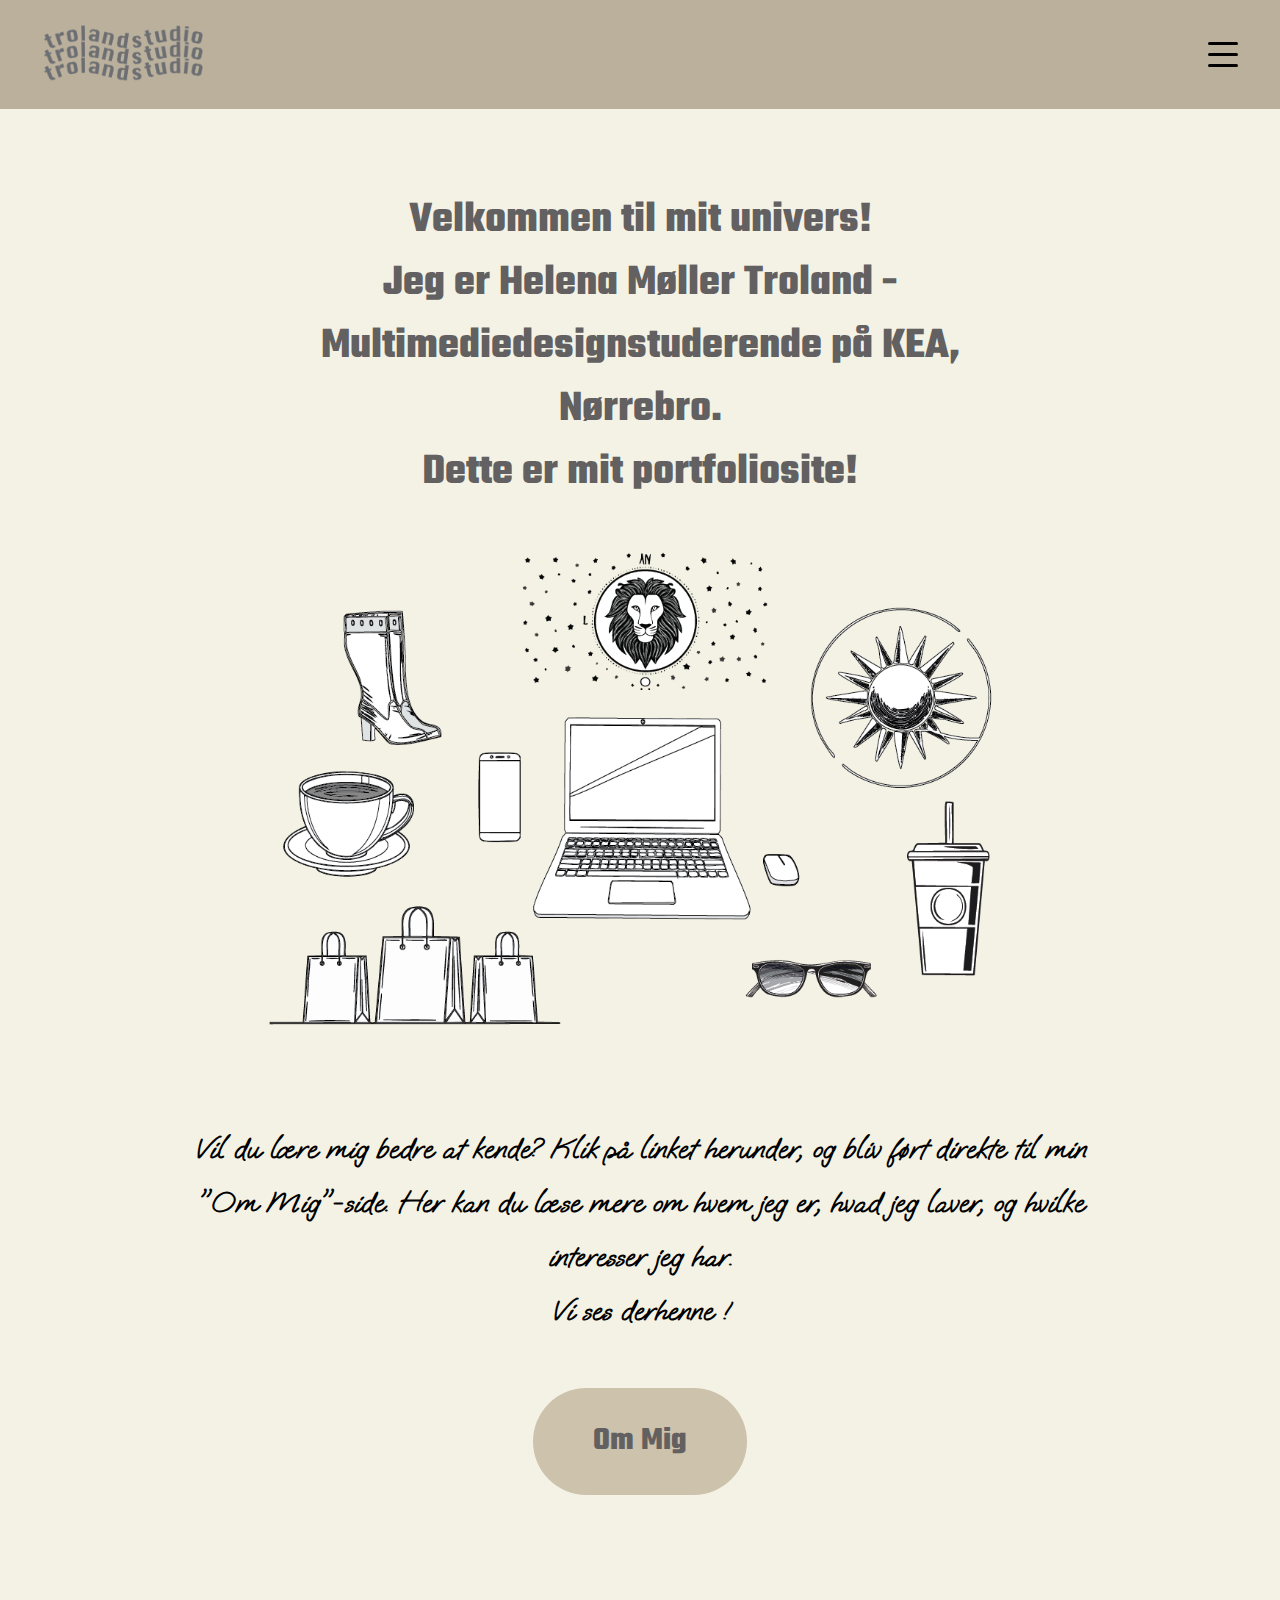
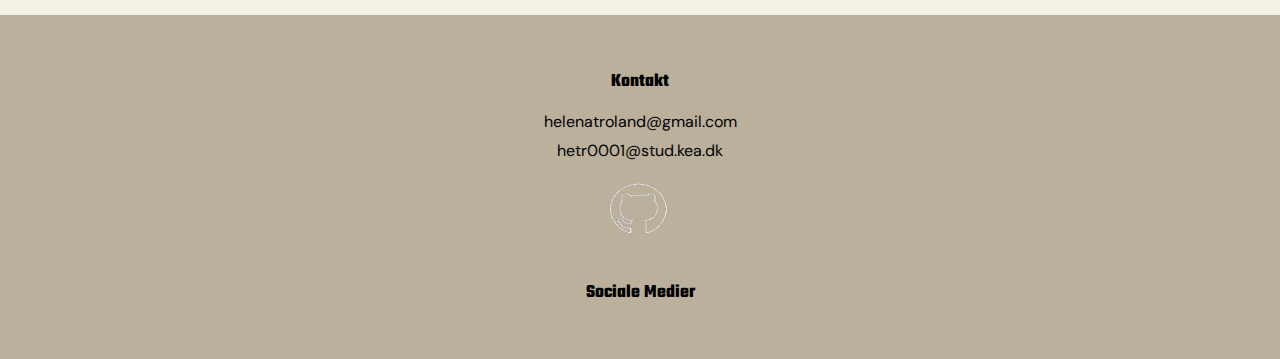
==== commit 20049aa6: "finjusteringer" ====
--- a/index.html
+++ b/index.html
@@ -75,13 +75,4 @@
           <div class="sociale medier">
             <h3>Sociale Medier</h3>
             <div class="gridikoner">
-              <a href="https://www.instagram.com/helenatroland?igsh=MW85NmVhODNwdDB5OQ%3D%3D&utm_source=qr"><img src="billeder/instagram.webp" alt="instagram" /></a>
-              <a href=" https://www.facebook.com/share/18H1uPvXxd/?mibextid=wwXIfr"><img src="billeder/facebook.webp" alt="facebook" /></a>
-            </div>
-          </div>
-        </div>
-      </div>
-    </footer>
-    <script src="menu.js"></script>
-  </body>
-</html>
+              <a href="https://www.instagram.com/h--- a/css/generel.css
+++ b/css/generel.css
@@ -198,66 +198,4 @@
   width: auto; /* Bevarer proportionerne ved at justere bredden automatisk */
 }
 /* hover effekt på github logo - forstørres, når musen bliver kørt over */
-.github_image img:hover {
-  transform: scale(1.3);
-}
-
-/* Ændring af logoerne */
-.gridikoner img {
-  height: 30px; /* Sætter højden til 30px */
-  width: auto; /* Bevarer proportionerne ved at justere bredden automatisk */
-  margin-top: 10px;
-}
-
-/* hover effekt på logoerne - forstørres, når musen bliver kørt over */
-.gridikoner img:hover {
-  transform: scale(1.3);
-}
-
-/* TIL COMPUTER-VERSION */
-
-@media screen and (min-width: 768px) {
-  /* logo forstørres */
-  .logo {
-    width: 300px;
-    margin-top: -25px;
-  }
-  /* burgermenu fjernes */
-  .burger {
-    display: none;
-  }
-
-  /* normal menu vises */
-  .menu {
-    display: flex; /* Gør menuen synlig hele tiden */
-    flex-direction: row;
-    position: static;
-    background: none;
-    gap: 50px;
-    padding: 0;
-  }
-
-  /* ændring i footer, så der kommer to kolonner i stedet for en */
-  .footer {
-    flex-direction: row; /* Kolonnerne vises side om side på desktop */
-    justify-content: center; /* Centrerer de to sektioner */
-    text-align: left; /* Justerer tekst til venstre på desktop */
-  }
-
-  /* forstørrer */
-  .kontakt,
-  .sociale-medier {
-    margin-bottom: 0; /* Fjern margin mellem kolonnerne på desktop */
-    width: 50%; /* Giver begge sektioner plads til at være side om side */
-  }
-
-  /* gør SO-ME ikonerne større */
-  .gridikoner img {
-    height: 45px; /* forstørrer ikonerne */
-    margin-top: 20px;
-  }
-  /* gør github ikonet større */
-  .github_image img {
-    height: 100px; /* forstørrer ikonet */
-  }
-}
+.github_image img:ho--- a/css/style.css
+++ b/css/style.css
@@ -151,8 +151,8 @@
   text-align: center;
   margin-left: 30px;
   margin-right: 30px;
-  margin-bottom: 40px;
-  margin-top: 40px;
+  margin-bottom: 50px;
+  margin-top: 50px;
   background-color: rgb(162, 154, 139);
   padding: 3px 20px; /* Tilføjer afstand i baggrunden (om teksten) */
   border-radius: 70px; /* runder hjørnerne */
@@ -253,7 +253,7 @@
 /* justering af alle billeder */
 .portfolio img {
   width: 90%;
-  margin-left: 25px; /* centrerer billederne */
+  margin-left: 22px; /* centrerer billederne */
 }
 
 /* TIL COMPUTER-VERSION */
@@ -483,20 +483,4 @@
   .tema_05_1 .billede,
   .tema_05_2 .billede {
     flex: 1; /* Gør at billedekolonnen optager lige meget plads som tekstkolonnen */
-    text-align: right; /* Justerer billederne til højre i deres kolonne */
-  }
-
-  /* PORTFOLIO SIDE - Gør billederne responsive - har gjort dette opdelt, da jeg ikke synes at det fungerede som 'portfolio img', da det så ændrede på mit illustrationsbillede */
-  .tema_01 .billede img,
-  .tema_02 .billede img,
-  .tema_03 .billede img,
-  .tema_04 .billede img,
-  .tema_05_1 .billede img,
-  .tema_05_2 .billede img {
-    width: 90%; /* Gør billederne til 100% af deres containerbredde */
-    height: auto; /* Bevarer billedernes oprindelige aspect ratio */
-    margin-top: 70px;
-    margin-right: 30px;
-    margin-bottom: 40px;
-  }
-}
+    text-align: right; 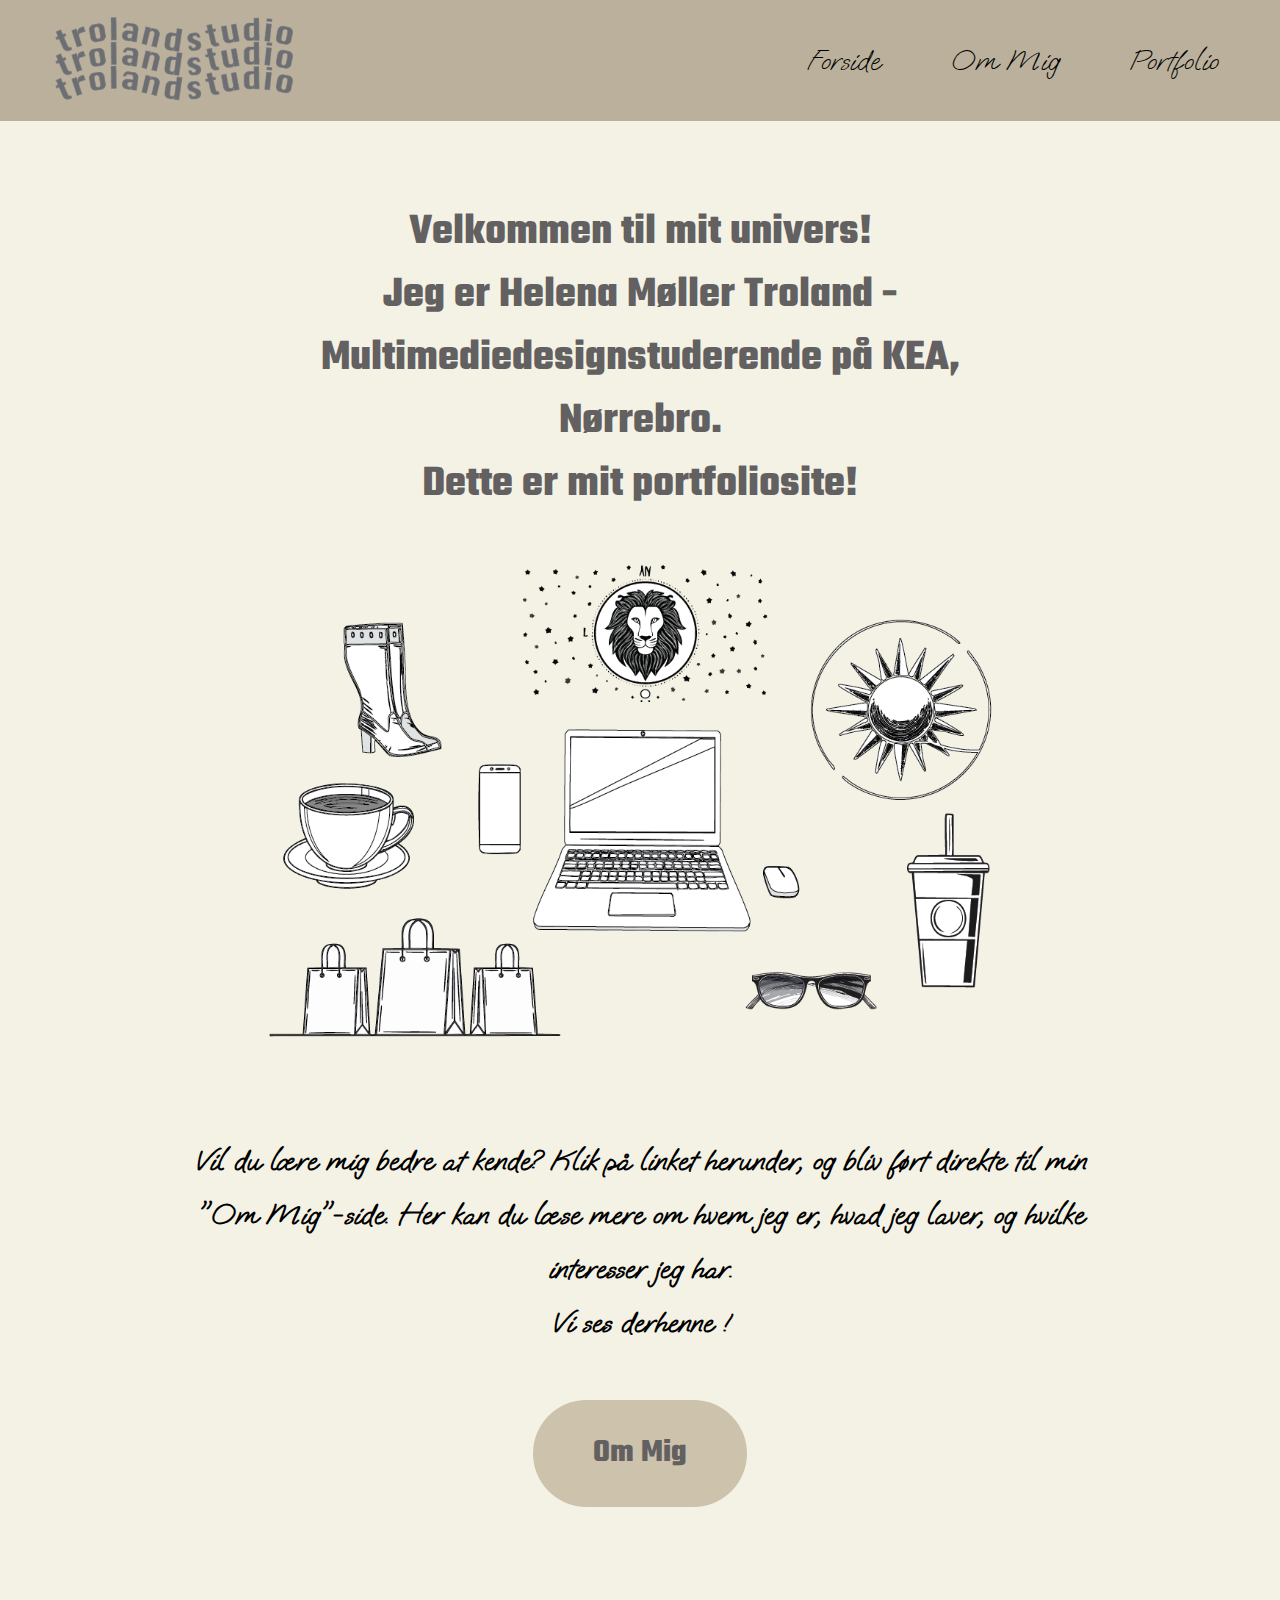
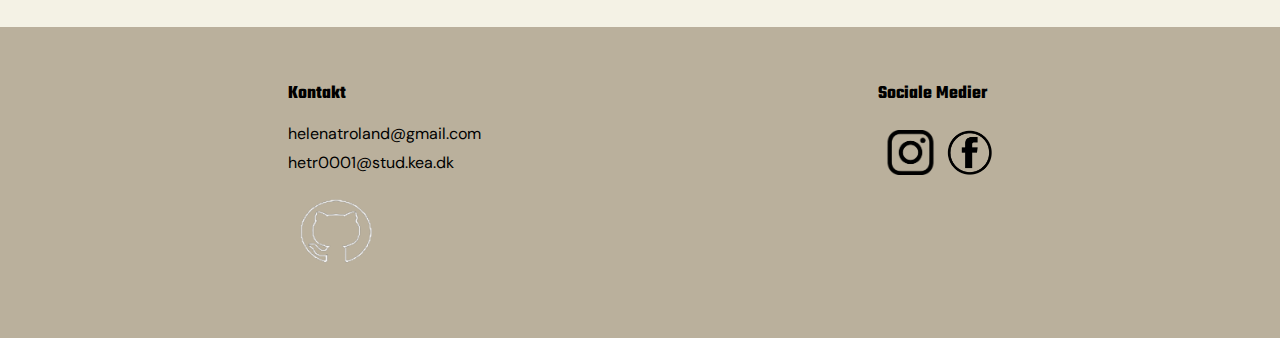
==== commit 13e531a1: "ændringer" ====
--- a/index.html
+++ b/index.html
@@ -75,4 +75,13 @@
           <div class="sociale medier">
             <h3>Sociale Medier</h3>
             <div class="gridikoner">
-              <a href="https://www.instagram.com/h+              <a href="https://www.instagram.com/helenatroland?igsh=MW85NmVhODNwdDB5OQ%3D%3D&utm_source=qr"><img src="billeder/instagram.webp" alt="instagram" /></a>
+              <a href=" https://www.facebook.com/share/18H1uPvXxd/?mibextid=wwXIfr"><img src="billeder/facebook.webp" alt="facebook" /></a>
+            </div>
+          </div>
+        </div>
+      </div>
+    </footer>
+    <script src="menu.js"></script>
+  </body>
+</html>
--- a/css/generel.css
+++ b/css/generel.css
@@ -198,4 +198,66 @@
   width: auto; /* Bevarer proportionerne ved at justere bredden automatisk */
 }
 /* hover effekt på github logo - forstørres, når musen bliver kørt over */
-.github_image img:ho+.github_image img:hover {
+  transform: scale(1.3);
+}
+
+/* Ændring af logoerne */
+.gridikoner img {
+  height: 30px; /* Sætter højden til 30px */
+  width: auto; /* Bevarer proportionerne ved at justere bredden automatisk */
+  margin-top: 10px;
+}
+
+/* hover effekt på logoerne - forstørres, når musen bliver kørt over */
+.gridikoner img:hover {
+  transform: scale(1.3);
+}
+
+/* TIL COMPUTER-VERSION */
+
+@media screen and (min-width: 768px) {
+  /* logo forstørres */
+  .logo {
+    width: 300px;
+    margin-top: -25px;
+  }
+  /* burgermenu fjernes */
+  .burger {
+    display: none;
+  }
+
+  /* normal menu vises */
+  .menu {
+    display: flex; /* Gør menuen synlig hele tiden */
+    flex-direction: row;
+    position: static;
+    background: none;
+    gap: 50px;
+    padding: 0;
+  }
+
+  /* ændring i footer, så der kommer to kolonner i stedet for en */
+  .footer {
+    flex-direction: row; /* Kolonnerne vises side om side på desktop */
+    justify-content: center; /* Centrerer de to sektioner */
+    text-align: left; /* Justerer tekst til venstre på desktop */
+  }
+
+  /* forstørrer */
+  .kontakt,
+  .sociale-medier {
+    margin-bottom: 0; /* Fjern margin mellem kolonnerne på desktop */
+    width: 50%; /* Giver begge sektioner plads til at være side om side */
+  }
+
+  /* gør SO-ME ikonerne større */
+  .gridikoner img {
+    height: 45px; /* forstørrer ikonerne */
+    margin-top: 20px;
+  }
+  /* gør github ikonet større */
+  .github_image img {
+    height: 100px; /* forstørrer ikonet */
+  }
+}
--- a/css/style.css
+++ b/css/style.css
@@ -483,4 +483,20 @@
   .tema_05_1 .billede,
   .tema_05_2 .billede {
     flex: 1; /* Gør at billedekolonnen optager lige meget plads som tekstkolonnen */
-    text-align: right; +    text-align: right; /* Justerer billederne til højre i deres kolonne */
+  }
+
+  /* PORTFOLIO SIDE - Gør billederne responsive - har gjort dette opdelt, da jeg ikke synes at det fungerede som 'portfolio img', da det så ændrede på mit illustrationsbillede */
+  .tema_01 .billede img,
+  .tema_02 .billede img,
+  .tema_03 .billede img,
+  .tema_04 .billede img,
+  .tema_05_1 .billede img,
+  .tema_05_2 .billede img {
+    width: 90%; /* Gør billederne til 100% af deres containerbredde */
+    height: auto; /* Bevarer billedernes oprindelige aspect ratio */
+    margin-top: 70px;
+    margin-right: 30px;
+    margin-bottom: 40px;
+  }
+}
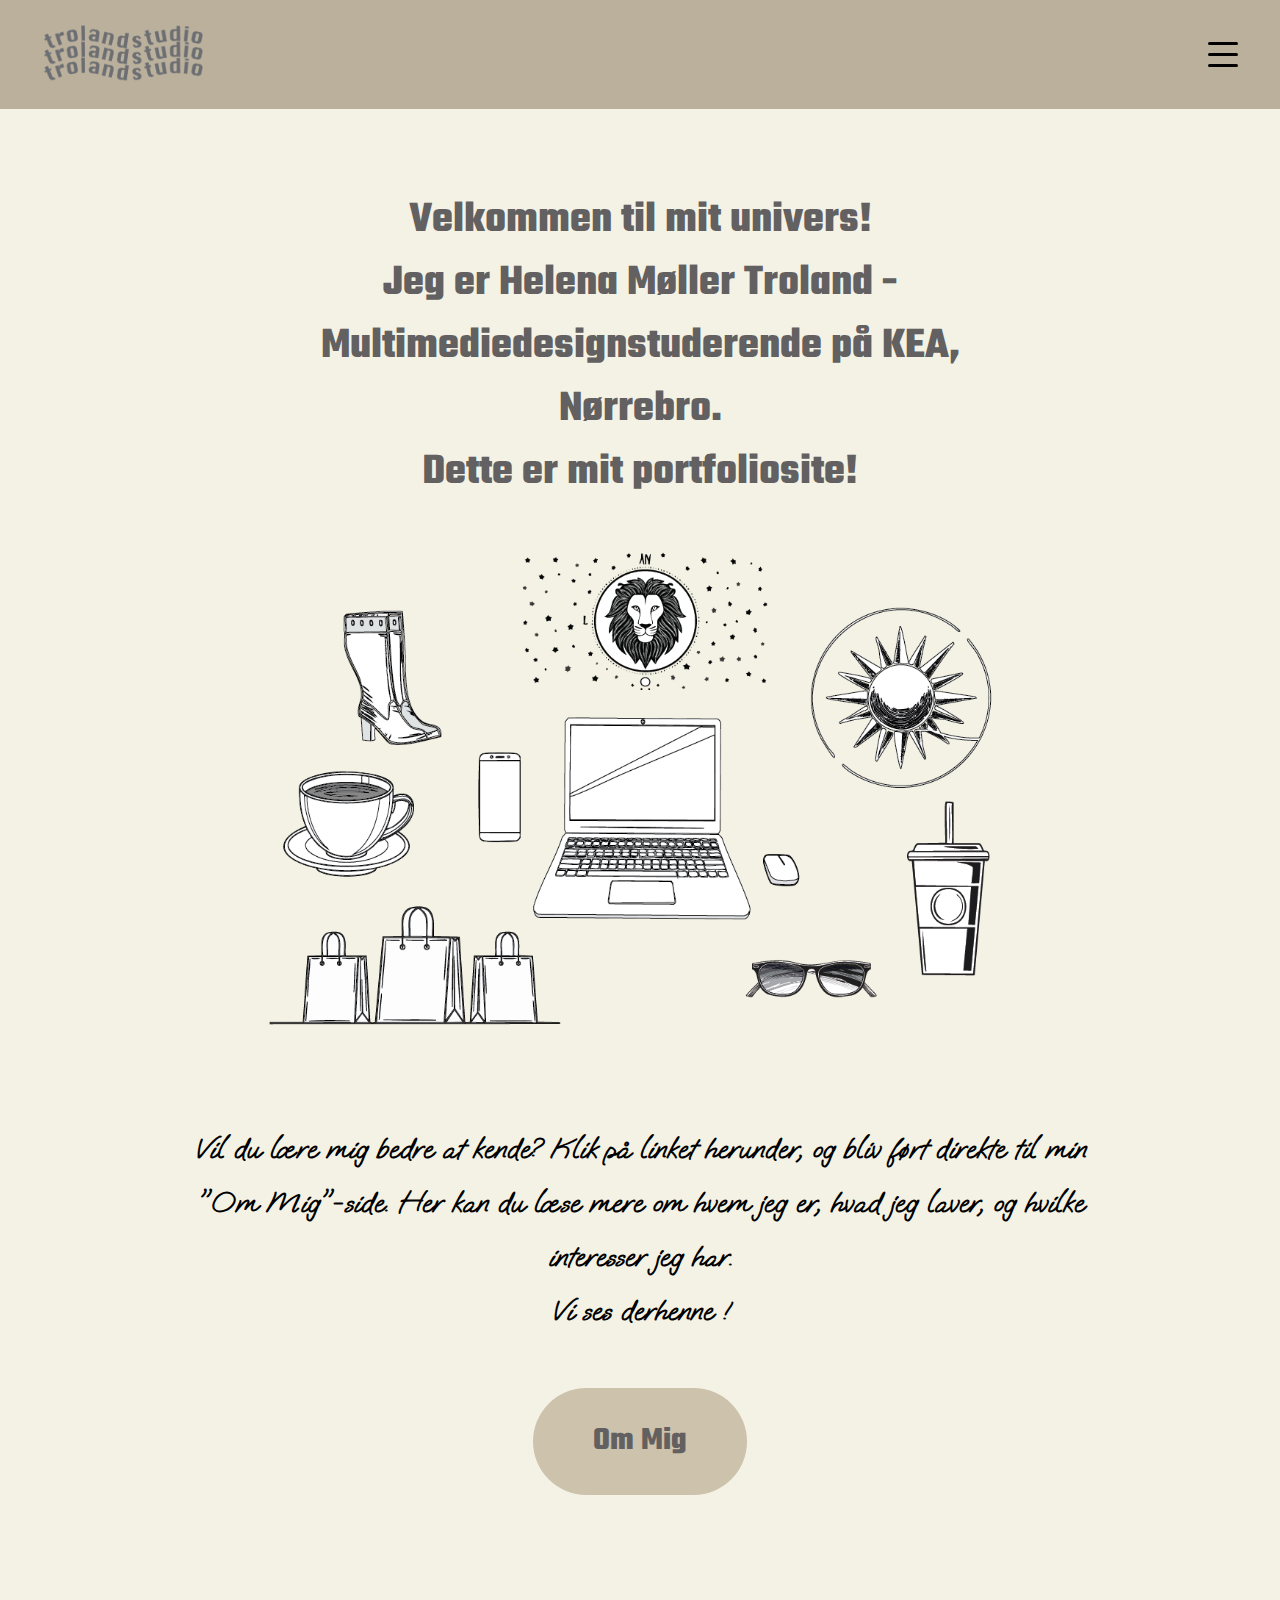
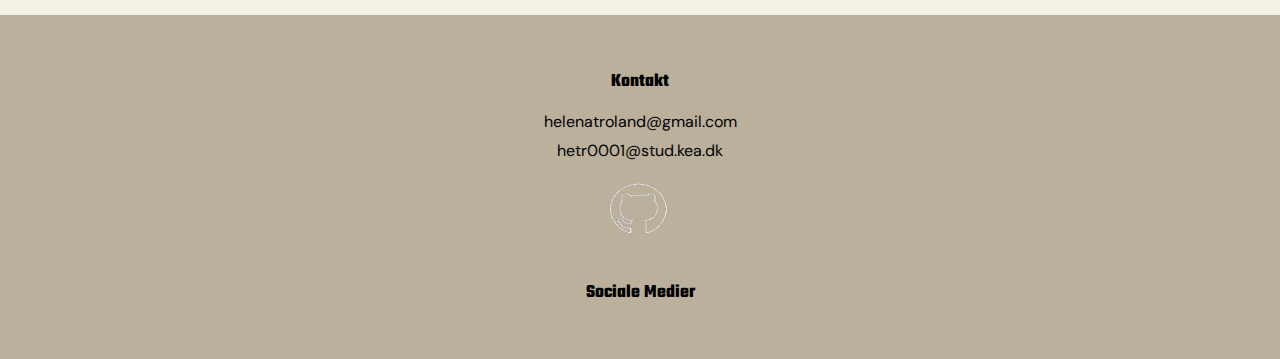
==== commit 32fd90d5: "changes" ====
--- a/index.html
+++ b/index.html
@@ -75,13 +75,4 @@
           <div class="sociale medier">
             <h3>Sociale Medier</h3>
             <div class="gridikoner">
-              <a href="https://www.instagram.com/helenatroland?igsh=MW85NmVhODNwdDB5OQ%3D%3D&utm_source=qr"><img src="billeder/instagram.webp" alt="instagram" /></a>
-              <a href=" https://www.facebook.com/share/18H1uPvXxd/?mibextid=wwXIfr"><img src="billeder/facebook.webp" alt="facebook" /></a>
-            </div>
-          </div>
-        </div>
-      </div>
-    </footer>
-    <script src="menu.js"></script>
-  </body>
-</html>
+              <a href="https://www.instagram.com/h--- a/css/generel.css
+++ b/css/generel.css
@@ -198,66 +198,4 @@
   width: auto; /* Bevarer proportionerne ved at justere bredden automatisk */
 }
 /* hover effekt på github logo - forstørres, når musen bliver kørt over */
-.github_image img:hover {
-  transform: scale(1.3);
-}
-
-/* Ændring af logoerne */
-.gridikoner img {
-  height: 30px; /* Sætter højden til 30px */
-  width: auto; /* Bevarer proportionerne ved at justere bredden automatisk */
-  margin-top: 10px;
-}
-
-/* hover effekt på logoerne - forstørres, når musen bliver kørt over */
-.gridikoner img:hover {
-  transform: scale(1.3);
-}
-
-/* TIL COMPUTER-VERSION */
-
-@media screen and (min-width: 768px) {
-  /* logo forstørres */
-  .logo {
-    width: 300px;
-    margin-top: -25px;
-  }
-  /* burgermenu fjernes */
-  .burger {
-    display: none;
-  }
-
-  /* normal menu vises */
-  .menu {
-    display: flex; /* Gør menuen synlig hele tiden */
-    flex-direction: row;
-    position: static;
-    background: none;
-    gap: 50px;
-    padding: 0;
-  }
-
-  /* ændring i footer, så der kommer to kolonner i stedet for en */
-  .footer {
-    flex-direction: row; /* Kolonnerne vises side om side på desktop */
-    justify-content: center; /* Centrerer de to sektioner */
-    text-align: left; /* Justerer tekst til venstre på desktop */
-  }
-
-  /* forstørrer */
-  .kontakt,
-  .sociale-medier {
-    margin-bottom: 0; /* Fjern margin mellem kolonnerne på desktop */
-    width: 50%; /* Giver begge sektioner plads til at være side om side */
-  }
-
-  /* gør SO-ME ikonerne større */
-  .gridikoner img {
-    height: 45px; /* forstørrer ikonerne */
-    margin-top: 20px;
-  }
-  /* gør github ikonet større */
-  .github_image img {
-    height: 100px; /* forstørrer ikonet */
-  }
-}
+.github_image img:ho--- a/css/style.css
+++ b/css/style.css
@@ -483,20 +483,4 @@
   .tema_05_1 .billede,
   .tema_05_2 .billede {
     flex: 1; /* Gør at billedekolonnen optager lige meget plads som tekstkolonnen */
-    text-align: right; /* Justerer billederne til højre i deres kolonne */
-  }
-
-  /* PORTFOLIO SIDE - Gør billederne responsive - har gjort dette opdelt, da jeg ikke synes at det fungerede som 'portfolio img', da det så ændrede på mit illustrationsbillede */
-  .tema_01 .billede img,
-  .tema_02 .billede img,
-  .tema_03 .billede img,
-  .tema_04 .billede img,
-  .tema_05_1 .billede img,
-  .tema_05_2 .billede img {
-    width: 90%; /* Gør billederne til 100% af deres containerbredde */
-    height: auto; /* Bevarer billedernes oprindelige aspect ratio */
-    margin-top: 70px;
-    margin-right: 30px;
-    margin-bottom: 40px;
-  }
-}
+    text-align: right; 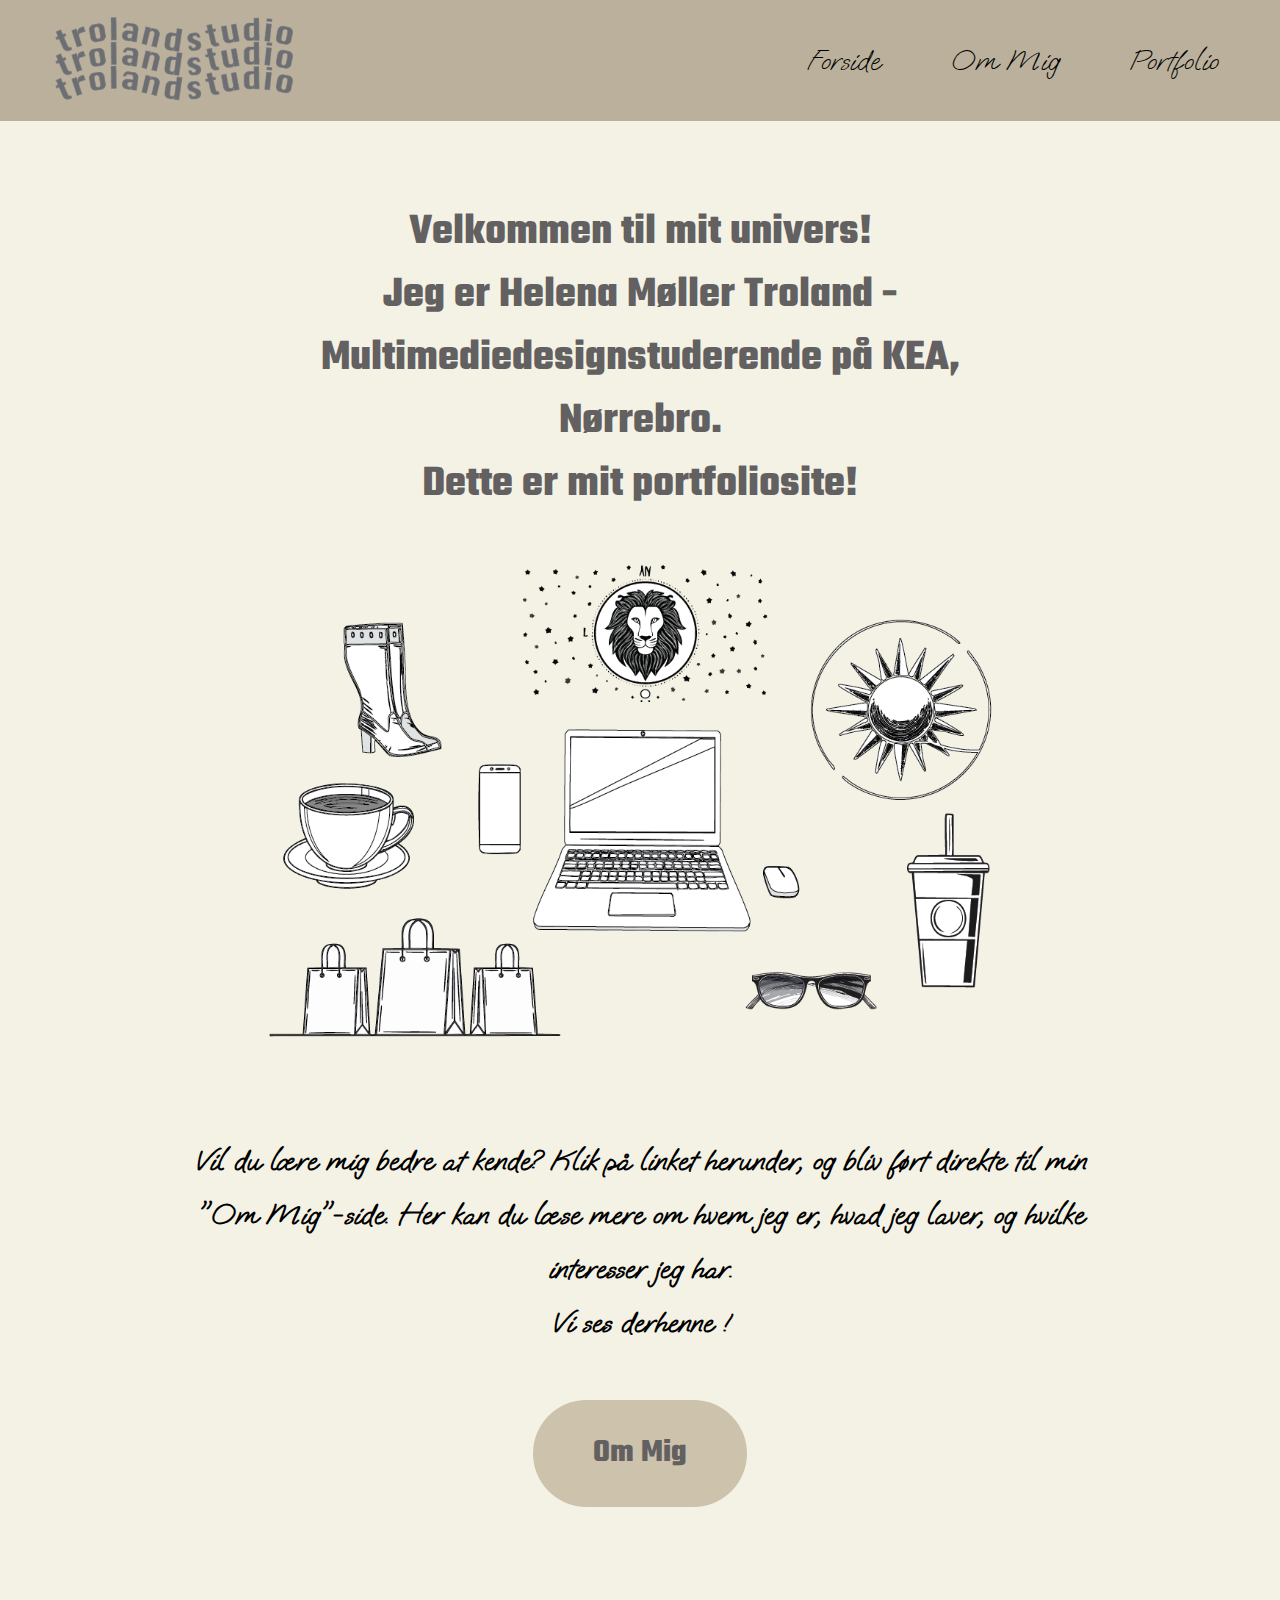
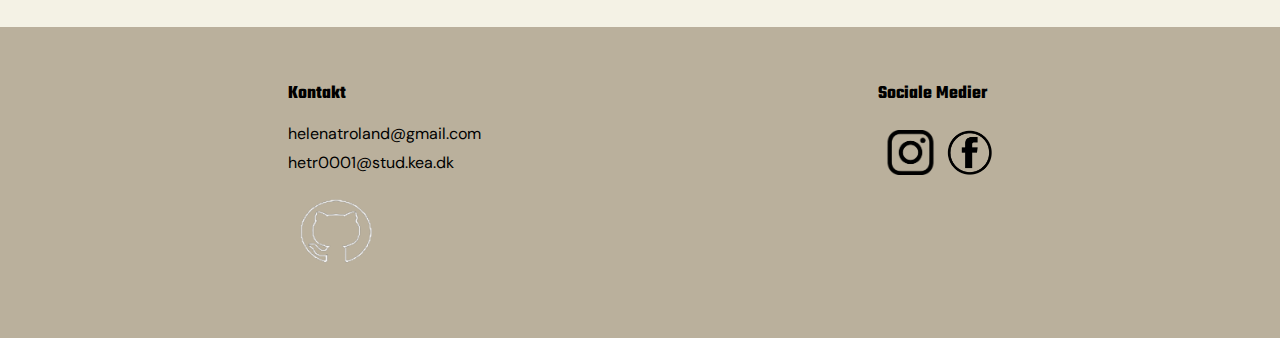
==== commit 87f18651: "sidste ændringer" ====
--- a/index.html
+++ b/index.html
@@ -75,4 +75,13 @@
           <div class="sociale medier">
             <h3>Sociale Medier</h3>
             <div class="gridikoner">
-              <a href="https://www.instagram.com/h+              <a href="https://www.instagram.com/helenatroland?igsh=MW85NmVhODNwdDB5OQ%3D%3D&utm_source=qr"><img src="billeder/instagram.webp" alt="instagram" /></a>
+              <a href=" https://www.facebook.com/share/18H1uPvXxd/?mibextid=wwXIfr"><img src="billeder/facebook.webp" alt="facebook" /></a>
+            </div>
+          </div>
+        </div>
+      </div>
+    </footer>
+    <script src="menu.js"></script>
+  </body>
+</html>
--- a/css/generel.css
+++ b/css/generel.css
@@ -198,4 +198,66 @@
   width: auto; /* Bevarer proportionerne ved at justere bredden automatisk */
 }
 /* hover effekt på github logo - forstørres, når musen bliver kørt over */
-.github_image img:ho+.github_image img:hover {
+  transform: scale(1.3);
+}
+
+/* Ændring af logoerne */
+.gridikoner img {
+  height: 30px; /* Sætter højden til 30px */
+  width: auto; /* Bevarer proportionerne ved at justere bredden automatisk */
+  margin-top: 10px;
+}
+
+/* hover effekt på logoerne - forstørres, når musen bliver kørt over */
+.gridikoner img:hover {
+  transform: scale(1.3);
+}
+
+/* TIL COMPUTER-VERSION */
+
+@media screen and (min-width: 768px) {
+  /* logo forstørres */
+  .logo {
+    width: 300px;
+    margin-top: -25px;
+  }
+  /* burgermenu fjernes */
+  .burger {
+    display: none;
+  }
+
+  /* normal menu vises */
+  .menu {
+    display: flex; /* Gør menuen synlig hele tiden */
+    flex-direction: row;
+    position: static;
+    background: none;
+    gap: 50px;
+    padding: 0;
+  }
+
+  /* ændring i footer, så der kommer to kolonner i stedet for en */
+  .footer {
+    flex-direction: row; /* Kolonnerne vises side om side på desktop */
+    justify-content: center; /* Centrerer de to sektioner */
+    text-align: left; /* Justerer tekst til venstre på desktop */
+  }
+
+  /* forstørrer */
+  .kontakt,
+  .sociale-medier {
+    margin-bottom: 0; /* Fjern margin mellem kolonnerne på desktop */
+    width: 50%; /* Giver begge sektioner plads til at være side om side */
+  }
+
+  /* gør SO-ME ikonerne større */
+  .gridikoner img {
+    height: 45px; /* forstørrer ikonerne */
+    margin-top: 20px;
+  }
+  /* gør github ikonet større */
+  .github_image img {
+    height: 100px; /* forstørrer ikonet */
+  }
+}
--- a/css/style.css
+++ b/css/style.css
@@ -483,4 +483,20 @@
   .tema_05_1 .billede,
   .tema_05_2 .billede {
     flex: 1; /* Gør at billedekolonnen optager lige meget plads som tekstkolonnen */
-    text-align: right; +    text-align: right; /* Justerer billederne til højre i deres kolonne */
+  }
+
+  /* PORTFOLIO SIDE - Gør billederne responsive - har gjort dette opdelt, da jeg ikke synes at det fungerede som 'portfolio img', da det så ændrede på mit illustrationsbillede */
+  .tema_01 .billede img,
+  .tema_02 .billede img,
+  .tema_03 .billede img,
+  .tema_04 .billede img,
+  .tema_05_1 .billede img,
+  .tema_05_2 .billede img {
+    width: 90%; /* Gør billederne til 100% af deres containerbredde */
+    height: auto; /* Bevarer billedernes oprindelige aspect ratio */
+    margin-top: 70px;
+    margin-right: 30px;
+    margin-bottom: 40px;
+  }
+}
